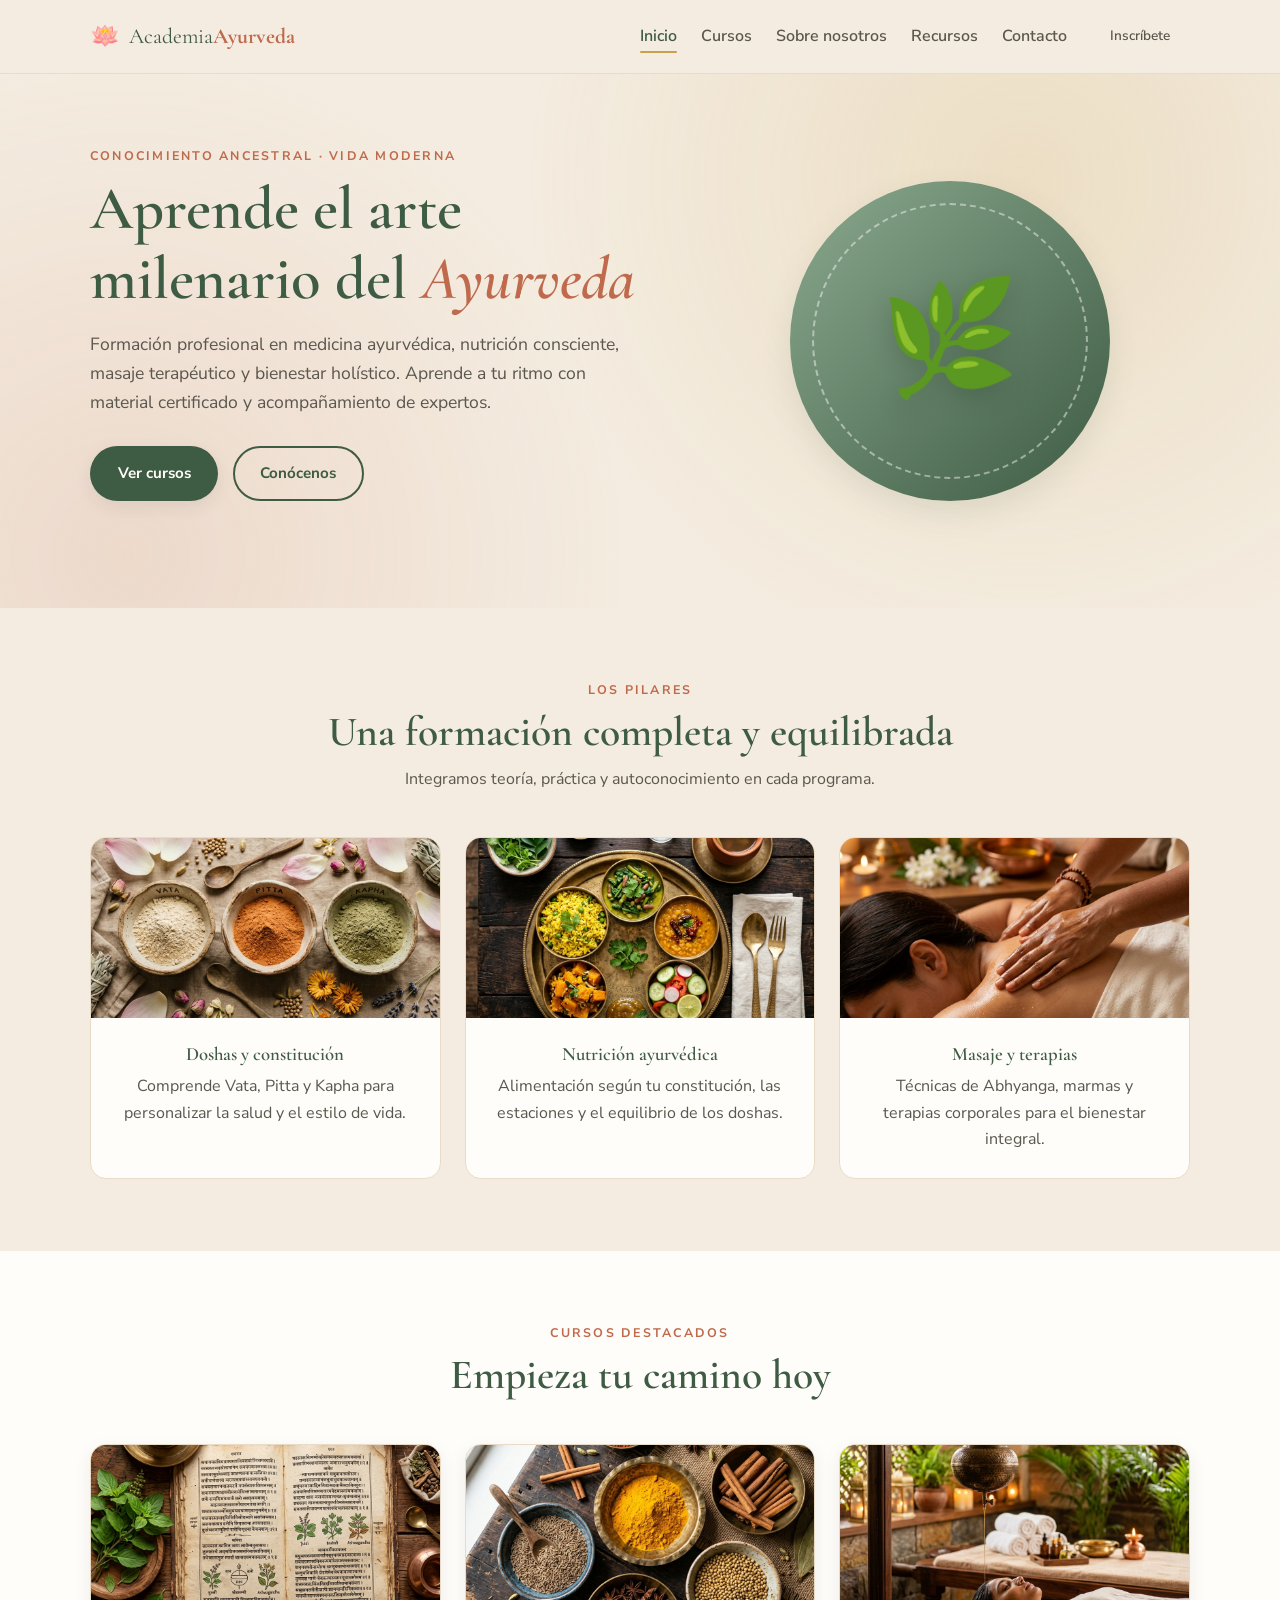
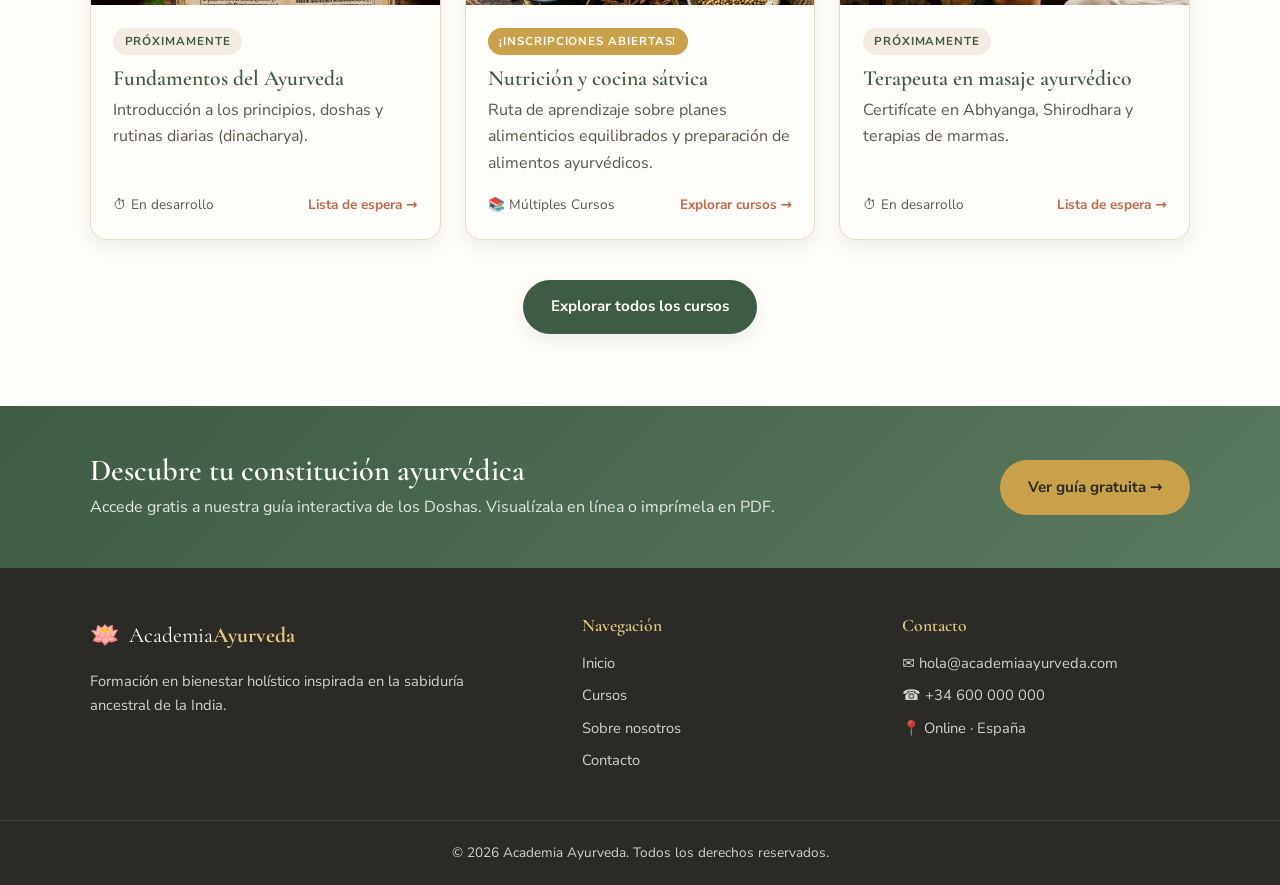
==== index.html @ 7e61fe35 "Guia de Doshas interactiva en HTML reemplaza CTA de PDF" ====
<!DOCTYPE html>
<html lang="es">
<head>
  <meta charset="UTF-8" />
  <meta name="viewport" content="width=device-width, initial-scale=1.0" />
  <meta name="description" content="Academia Ayurveda — Formación profesional en medicina ayurvédica, nutrición, masaje y bienestar holístico. Cursos online y presenciales." />
  <meta name="theme-color" content="#3e5b43" />
  <meta property="og:title" content="Academia Ayurveda" />
  <meta property="og:description" content="Aprende Ayurveda con formación profesional, práctica y certificada." />
  <meta property="og:type" content="website" />
  <title>Academia Ayurveda · Formación en bienestar holístico</title>
  <link rel="preconnect" href="https://fonts.googleapis.com" />
  <link rel="preconnect" href="https://fonts.gstatic.com" crossorigin />
  <link href="https://fonts.googleapis.com/css2?family=Cormorant+Garamond:wght@500;600;700&family=Nunito+Sans:wght@300;400;600;700&display=swap" rel="stylesheet" />
  <link rel="stylesheet" href="css/styles.css" />
  <link rel="icon" href="images/favicon.svg" type="image/svg+xml" />
</head>
<body>
  <!-- ===== Header / Navegación ===== -->
  <header class="site-header" id="top">
    <nav class="nav container" aria-label="Navegación principal">
      <a href="index.html" class="brand" aria-label="Inicio Academia Ayurveda">
        <span class="brand__mark" aria-hidden="true">🪷</span>
        <span class="brand__text">Academia<strong>Ayurveda</strong></span>
      </a>

      <button class="nav__toggle" id="navToggle" aria-expanded="false" aria-controls="navMenu" aria-label="Abrir menú">
        <span></span><span></span><span></span>
      </button>

      <ul class="nav__menu" id="navMenu">
        <li><a href="index.html" class="is-active">Inicio</a></li>
        <li><a href="pages/cursos.html">Cursos</a></li>
        <li><a href="pages/sobre.html">Sobre nosotros</a></li>
        <li><a href="pages/recursos.html">Recursos</a></li>
        <li><a href="pages/contacto.html">Contacto</a></li>
        <li><a href="pages/cursos.html" class="btn btn--small">Inscríbete</a></li>
      </ul>
    </nav>
  </header>

  <main>
    <!-- ===== Hero ===== -->
    <section class="hero">
      <div class="container hero__inner">
        <div class="hero__content">
          <p class="eyebrow">Conocimiento ancestral · Vida moderna</p>
          <h1>Aprende el arte milenario del <span>Ayurveda</span></h1>
          <p class="hero__lead">
            Formación profesional en medicina ayurvédica, nutrición consciente, masaje terapéutico
            y bienestar holístico. Aprende a tu ritmo con material certificado y acompañamiento de expertos.
          </p>
          <div class="hero__actions">
            <a href="pages/cursos.html" class="btn btn--primary">Ver cursos</a>
            <a href="pages/sobre.html" class="btn btn--ghost">Conócenos</a>
          </div>
        </div>
        <div class="hero__art" aria-hidden="true">
          <div class="hero__circle"></div>
          <div class="hero__leaf">🌿</div>
        </div>
      </div>
    </section>

    <!-- ===== Pilares ===== -->
    <section class="section" id="pilares">
      <div class="container">
        <header class="section__head">
          <p class="eyebrow">Los pilares</p>
          <h2>Una formación completa y equilibrada</h2>
          <p class="section__sub">Integramos teoría, práctica y autoconocimiento en cada programa.</p>
        </header>

        <div class="grid grid--3">
          <article class="card" style="padding: 0; overflow: hidden;">
            <div style="height: 180px; overflow: hidden;">
              <img src="images/pilar-doshas.png" alt="Doshas y constitución" style="width: 100%; height: 100%; object-fit: cover; transition: transform 0.4s ease;" onmouseover="this.style.transform='scale(1.05)'" onmouseout="this.style.transform='scale(1)'" />
            </div>
            <div style="padding: 1.6rem; text-align: center;">
              <h3>Doshas y constitución</h3>
              <p>Comprende Vata, Pitta y Kapha para personalizar la salud y el estilo de vida.</p>
            </div>
          </article>
          <article class="card" style="padding: 0; overflow: hidden;">
            <div style="height: 180px; overflow: hidden;">
              <img src="images/pilar-nutricion.png" alt="Nutrición ayurvédica" style="width: 100%; height: 100%; object-fit: cover; transition: transform 0.4s ease;" onmouseover="this.style.transform='scale(1.05)'" onmouseout="this.style.transform='scale(1)'" />
            </div>
            <div style="padding: 1.6rem; text-align: center;">
              <h3>Nutrición ayurvédica</h3>
              <p>Alimentación según tu constitución, las estaciones y el equilibrio de los doshas.</p>
            </div>
          </article>
          <article class="card" style="padding: 0; overflow: hidden;">
            <div style="height: 180px; overflow: hidden;">
              <img src="images/pilar-masaje.png" alt="Masaje y terapias" style="width: 100%; height: 100%; object-fit: cover; transition: transform 0.4s ease;" onmouseover="this.style.transform='scale(1.05)'" onmouseout="this.style.transform='scale(1)'" />
            </div>
            <div style="padding: 1.6rem; text-align: center;">
              <h3>Masaje y terapias</h3>
              <p>Técnicas de Abhyanga, marmas y terapias corporales para el bienestar integral.</p>
            </div>
          </article>
        </div>
      </div>
    </section>

    <!-- ===== Cursos destacados ===== -->
    <section class="section section--alt" id="destacados">
      <div class="container">
        <header class="section__head">
          <p class="eyebrow">Cursos destacados</p>
          <h2>Empieza tu camino hoy</h2>
        </header>

        <div class="grid grid--3">
          <article class="course">
            <div class="course__media course__media--fundamentos"></div>
            <div class="course__body">
              <span class="tag">Próximamente</span>
              <h3>Fundamentos del Ayurveda</h3>
              <p>Introducción a los principios, doshas y rutinas diarias (dinacharya).</p>
              <div class="course__meta">
                <span>⏱ En desarrollo</span>
                <a href="pages/contacto.html" class="link">Lista de espera →</a>
              </div>
            </div>
          </article>

          <article class="course">
            <div class="course__media course__media--masalas"></div>
            <div class="course__body">
              <span class="tag" style="background-color: var(--gold); color: #fff;">¡Inscripciones Abiertas!</span>
              <h3>Nutrición y cocina sátvica</h3>
              <p>Ruta de aprendizaje sobre planes alimenticios equilibrados y preparación de alimentos ayurvédicos.</p>
              <div class="course__meta">
                <span>📚 Múltiples Cursos</span>
                <a href="pages/nutricion.html" class="link">Explorar cursos →</a>
              </div>
            </div>
          </article>

          <article class="course">
            <div class="course__media course__media--masaje"></div>
            <div class="course__body">
              <span class="tag">Próximamente</span>
              <h3>Terapeuta en masaje ayurvédico</h3>
              <p>Certifícate en Abhyanga, Shirodhara y terapias de marmas.</p>
              <div class="course__meta">
                <span>⏱ En desarrollo</span>
                <a href="pages/contacto.html" class="link">Lista de espera →</a>
              </div>
            </div>
          </article>
        </div>

        <div class="center">
          <a href="pages/cursos.html" class="btn btn--primary">Explorar todos los cursos</a>
        </div>
      </div>
    </section>

    <!-- ===== CTA ===== -->
    <section class="cta">
      <div class="container cta__inner">
        <div>
          <h2>Descubre tu constitución ayurvédica</h2>
          <p>Accede gratis a nuestra guía interactiva de los Doshas. Visualízala en línea o imprímela en PDF.</p>
        </div>
        <a href="pages/guia-doshas.html" class="btn btn--gold" target="_blank">Ver guía gratuita →</a>
      </div>
    </section>
  </main>

  <!-- ===== Footer ===== -->
  <footer class="site-footer">
    <div class="container footer__grid">
      <div>
        <a href="index.html" class="brand brand--light">
          <span class="brand__mark" aria-hidden="true">🪷</span>
          <span class="brand__text">Academia<strong>Ayurveda</strong></span>
        </a>
        <p class="footer__about">Formación en bienestar holístico inspirada en la sabiduría ancestral de la India.</p>
      </div>
      <nav aria-label="Enlaces del pie">
        <h4>Navegación</h4>
        <ul>
          <li><a href="index.html">Inicio</a></li>
          <li><a href="pages/cursos.html">Cursos</a></li>
          <li><a href="pages/sobre.html">Sobre nosotros</a></li>
          <li><a href="pages/contacto.html">Contacto</a></li>
        </ul>
      </nav>
      <div>
        <h4>Contacto</h4>
        <ul class="footer__contact">
          <li>✉ hola@academiaayurveda.com</li>
          <li>☎ +34 600 000 000</li>
          <li>📍 Online · España</li>
        </ul>
      </div>
    </div>
    <div class="footer__bottom">
      <p>© <span id="year"></span> Academia Ayurveda. Todos los derechos reservados.</p>
    </div>
  </footer>

  <script src="js/main.js"></script>
</body>
</html>
---- css/styles.css ----
/* ============================================================
   Academia Ayurveda — Hoja de estilos principal
   Paleta natural: verde · dorado · beige · terracota
   ============================================================ */

/* ---------- Variables de diseño ---------- */
:root {
  /* Paleta */
  --green-deep: #3e5b43;
  --green: #5a7a5f;
  --green-soft: #8aa98e;
  --gold: #c9a14a;
  --gold-soft: #e3c97f;
  --beige: #f4ece0;
  --beige-deep: #e8dcc8;
  --terracotta: #c06a4d;
  --terracotta-soft: #d88f73;
  --ink: #2c2a26;
  --ink-soft: #5b574e;
  --white: #fffdf9;

  /* Tipografía */
  --font-serif: "Cormorant Garamond", Georgia, serif;
  --font-sans: "Nunito Sans", system-ui, -apple-system, sans-serif;

  /* Medidas */
  --maxw: 1140px;
  --radius: 16px;
  --radius-sm: 10px;
  --shadow: 0 12px 30px rgba(62, 91, 67, 0.12);
  --shadow-soft: 0 6px 18px rgba(44, 42, 38, 0.08);
  --transition: 0.25s ease;
}

/* ---------- Reset básico ---------- */
*,
*::before,
*::after { box-sizing: border-box; }

* { margin: 0; }

html { scroll-behavior: smooth; }

body {
  font-family: var(--font-sans);
  color: var(--ink);
  background: var(--beige);
  line-height: 1.65;
  -webkit-font-smoothing: antialiased;
}

img { max-width: 100%; display: block; }

a { color: inherit; text-decoration: none; }

ul { list-style: none; padding: 0; }

h1, h2, h3, h4 {
  font-family: var(--font-serif);
  line-height: 1.15;
  color: var(--green-deep);
  font-weight: 600;
}

/* ---------- Utilidades ---------- */
.container {
  width: 100%;
  max-width: var(--maxw);
  margin-inline: auto;
  padding-inline: 1.25rem;
}

.center { text-align: center; }

.eyebrow {
  text-transform: uppercase;
  letter-spacing: 0.18em;
  font-size: 0.78rem;
  font-weight: 700;
  color: var(--terracotta);
  margin-bottom: 0.5rem;
}

/* ---------- Botones ---------- */
.btn {
  display: inline-flex;
  align-items: center;
  justify-content: center;
  gap: 0.5rem;
  font-family: var(--font-sans);
  font-weight: 700;
  font-size: 0.95rem;
  padding: 0.8rem 1.6rem;
  border-radius: 999px;
  border: 2px solid transparent;
  cursor: pointer;
  transition: transform var(--transition), box-shadow var(--transition), background var(--transition), color var(--transition);
}

.btn:hover { transform: translateY(-2px); }

.btn--primary {
  background: var(--green-deep);
  color: var(--white);
  box-shadow: var(--shadow-soft);
}
.btn--primary:hover { background: var(--green); }

.btn--ghost {
  background: transparent;
  color: var(--green-deep);
  border-color: var(--green-deep);
}
.btn--ghost:hover { background: var(--green-deep); color: var(--white); }

.btn--gold {
  background: var(--gold);
  color: var(--ink);
}
.btn--gold:hover { background: var(--gold-soft); }

.btn--small { padding: 0.55rem 1.1rem; font-size: 0.85rem; }

.link {
  color: var(--terracotta);
  font-weight: 700;
  transition: color var(--transition);
}
.link:hover { color: var(--green-deep); }

/* ---------- Header / Navegación ---------- */
.site-header {
  position: sticky;
  top: 0;
  z-index: 50;
  background: rgba(244, 236, 224, 0.92);
  backdrop-filter: blur(10px);
  border-bottom: 1px solid var(--beige-deep);
}

.nav {
  display: flex;
  align-items: center;
  justify-content: space-between;
  padding-block: 0.9rem;
}

.brand {
  display: inline-flex;
  align-items: center;
  gap: 0.55rem;
  font-family: var(--font-serif);
  font-size: 1.35rem;
  color: var(--green-deep);
}
.brand__mark { font-size: 1.5rem; }
.brand__text strong { color: var(--terracotta); font-weight: 700; }
.brand--light, .brand--light .brand__text strong { color: var(--white); }
.brand--light .brand__text strong { color: var(--gold-soft); }

.nav__menu {
  display: flex;
  align-items: center;
  gap: 1.5rem;
}
.nav__menu a {
  font-weight: 600;
  color: var(--ink-soft);
  position: relative;
  transition: color var(--transition);
}
.nav__menu a:hover,
.nav__menu a.is-active { color: var(--green-deep); }
.nav__menu a:not(.btn).is-active::after,
.nav__menu a:not(.btn):hover::after {
  content: "";
  position: absolute;
  left: 0; bottom: -6px;
  width: 100%; height: 2px;
  background: var(--gold);
  border-radius: 2px;
}

.nav__toggle {
  display: none;
  flex-direction: column;
  gap: 5px;
  background: none;
  border: 0;
  cursor: pointer;
  padding: 6px;
}
.nav__toggle span {
  width: 26px; height: 3px;
  background: var(--green-deep);
  border-radius: 3px;
  transition: transform var(--transition), opacity var(--transition);
}
.nav__toggle[aria-expanded="true"] span:nth-child(1) { transform: translateY(8px) rotate(45deg); }
.nav__toggle[aria-expanded="true"] span:nth-child(2) { opacity: 0; }
.nav__toggle[aria-expanded="true"] span:nth-child(3) { transform: translateY(-8px) rotate(-45deg); }

/* ---------- Hero ---------- */
.hero {
  background:
    radial-gradient(circle at 80% 20%, rgba(201, 161, 74, 0.18), transparent 45%),
    radial-gradient(circle at 10% 90%, rgba(192, 106, 77, 0.14), transparent 40%),
    var(--beige);
  overflow: hidden;
}
.hero__inner {
  display: grid;
  grid-template-columns: 1.1fr 0.9fr;
  align-items: center;
  gap: 2rem;
  padding-block: 4.5rem;
}
.hero h1 {
  font-size: clamp(2.4rem, 5vw, 3.8rem);
  margin-bottom: 1rem;
}
.hero h1 span { color: var(--terracotta); font-style: italic; }
.hero__lead {
  font-size: 1.1rem;
  color: var(--ink-soft);
  max-width: 34rem;
  margin-bottom: 1.8rem;
}
.hero__actions {
  display: flex;
  flex-wrap: wrap;
  gap: 0.9rem;
  margin-bottom: 2.2rem;
}
.hero__stats {
  display: flex;
  gap: 2rem;
  flex-wrap: wrap;
}
.hero__stats strong {
  display: block;
  font-family: var(--font-serif);
  font-size: 1.8rem;
  color: var(--green-deep);
}
.hero__stats span { font-size: 0.85rem; color: var(--ink-soft); }

.hero__art {
  position: relative;
  display: grid;
  place-items: center;
  min-height: 340px;
}
.hero__circle {
  width: 320px;
  height: 320px;
  border-radius: 50%;
  background: linear-gradient(135deg, var(--green-soft), var(--green-deep));
  box-shadow: var(--shadow);
  position: relative;
}
.hero__circle::after {
  content: "";
  position: absolute;
  inset: 22px;
  border: 2px dashed rgba(255, 255, 255, 0.45);
  border-radius: 50%;
}
.hero__leaf {
  position: absolute;
  font-size: 7rem;
  filter: drop-shadow(0 8px 12px rgba(0,0,0,0.15));
  animation: float 6s ease-in-out infinite;
}
@keyframes float {
  0%, 100% { transform: translateY(0); }
  50% { transform: translateY(-14px); }
}

/* ---------- Secciones ---------- */
.section { padding-block: 4.5rem; }
.section--alt { background: var(--white); }
.section__head {
  text-align: center;
  max-width: 40rem;
  margin: 0 auto 2.8rem;
}
.section__head h2 { font-size: clamp(1.8rem, 3.5vw, 2.6rem); }
.section__sub { color: var(--ink-soft); margin-top: 0.6rem; }

/* ---------- Grids ---------- */
.grid { display: grid; gap: 1.5rem; }
.grid--3 { grid-template-columns: repeat(3, 1fr); }
.grid--2 { grid-template-columns: repeat(2, 1fr); }

/* ---------- Cards ---------- */
.card {
  background: var(--white);
  border: 1px solid var(--beige-deep);
  border-radius: var(--radius);
  padding: 2rem 1.6rem;
  text-align: center;
  transition: transform var(--transition), box-shadow var(--transition);
}
.card:hover { transform: translateY(-6px); box-shadow: var(--shadow); }
.card__icon {
  font-size: 2.4rem;
  width: 70px; height: 70px;
  margin: 0 auto 1rem;
  display: grid;
  place-items: center;
  background: var(--beige);
  border-radius: 50%;
}
.card h3 { margin-bottom: 0.5rem; }
.card p { color: var(--ink-soft); }

/* ---------- Cursos ---------- */
.course {
  background: var(--white);
  border-radius: var(--radius);
  overflow: hidden;
  box-shadow: var(--shadow-soft);
  border: 1px solid var(--beige-deep);
  transition: transform var(--transition), box-shadow var(--transition);
  display: flex;
  flex-direction: column;
}
.course:hover { transform: translateY(-6px); box-shadow: var(--shadow); }
.course__media { height: 160px; }
.course__media--1 { background: linear-gradient(135deg, var(--green-soft), var(--green-deep)); }
.course__media--2 { background: linear-gradient(135deg, var(--gold-soft), var(--gold)); }
.course__media--masalas {
  background-image: url('../images/masalas.png');
  background-size: cover;
  background-position: center;
  background-repeat: no-repeat;
}
.course__media--3 { background: linear-gradient(135deg, var(--terracotta-soft), var(--terracotta)); }
.course__media--fundamentos {
  background-image: url('../images/fundamentos.png');
  background-size: cover;
  background-position: center;
  background-repeat: no-repeat;
}
.course__media--masaje {
  background-image: url('../images/masaje.png');
  background-size: cover;
  background-position: center;
  background-repeat: no-repeat;
}
.course__media--plantas {
  background-image: url('../images/plantas.png');
  background-size: cover;
  background-position: center;
  background-repeat: no-repeat;
}
.course__media--yoga {
  background-image: url('../images/yoga.png');
  background-size: cover;
  background-position: center;
  background-repeat: no-repeat;
}
.course__media--consultor {
  background-image: url('../images/consultor.png');
  background-size: cover;
  background-position: center;
  background-repeat: no-repeat;
}
.course__body { padding: 1.4rem; display: flex; flex-direction: column; flex: 1; }
.tag {
  align-self: flex-start;
  background: var(--beige);
  color: var(--green-deep);
  font-size: 0.72rem;
  font-weight: 700;
  text-transform: uppercase;
  letter-spacing: 0.08em;
  padding: 0.25rem 0.7rem;
  border-radius: 999px;
  margin-bottom: 0.7rem;
}
.course__body h3 { margin-bottom: 0.4rem; font-size: 1.35rem; }
.course__body p { color: var(--ink-soft); flex: 1; }
.course__meta {
  display: flex;
  align-items: center;
  justify-content: space-between;
  margin-top: 1.1rem;
  font-size: 0.85rem;
  color: var(--ink-soft);
}
.center { margin-top: 2.5rem; }

/* ---------- CTA ---------- */
.cta {
  background: linear-gradient(135deg, var(--green-deep), var(--green));
  color: var(--white);
}
.cta__inner {
  display: flex;
  align-items: center;
  justify-content: space-between;
  gap: 1.5rem;
  flex-wrap: wrap;
  padding-block: 3rem;
}
.cta h2 { color: var(--white); font-size: 1.9rem; }
.cta p { color: rgba(255,255,255,0.85); margin-top: 0.3rem; }

/* ---------- Footer ---------- */
.site-footer {
  background: var(--ink);
  color: rgba(255,255,255,0.78);
  padding-top: 3rem;
}
.footer__grid {
  display: grid;
  grid-template-columns: 1.6fr 1fr 1fr;
  gap: 2rem;
  padding-bottom: 2.5rem;
}
.footer__about { margin-top: 0.8rem; font-size: 0.92rem; max-width: 24rem; }
.site-footer h4 { color: var(--gold-soft); margin-bottom: 0.9rem; font-size: 1.1rem; }
.site-footer a { transition: color var(--transition); }
.site-footer a:hover { color: var(--gold-soft); }
.site-footer li { margin-bottom: 0.5rem; font-size: 0.92rem; }
.footer__bottom {
  border-top: 1px solid rgba(255,255,255,0.12);
  padding-block: 1.3rem;
  text-align: center;
  font-size: 0.85rem;
}

/* ---------- Páginas internas ---------- */
.page-hero {
  background:
    radial-gradient(circle at 85% 15%, rgba(201, 161, 74, 0.16), transparent 45%),
    var(--beige);
  padding-block: 3.5rem;
  text-align: center;
}
.page-hero h1 { font-size: clamp(2rem, 4vw, 3rem); }
.page-hero p { color: var(--ink-soft); max-width: 40rem; margin: 0.8rem auto 0; }

.breadcrumb {
  font-size: 0.85rem;
  color: var(--ink-soft);
  margin-bottom: 0.8rem;
}
.breadcrumb a { color: var(--terracotta); }

.prose { max-width: 48rem; margin-inline: auto; }
.prose p { margin-bottom: 1.1rem; color: var(--ink-soft); }
.prose h2 { margin: 2rem 0 0.8rem; }
.prose ul.bullets { list-style: disc; padding-left: 1.4rem; }
.prose ul.bullets li { margin-bottom: 0.5rem; color: var(--ink-soft); }

/* Formulario */
.form {
  max-width: 38rem;
  margin-inline: auto;
  background: var(--white);
  padding: 2rem;
  border-radius: var(--radius);
  border: 1px solid var(--beige-deep);
  box-shadow: var(--shadow-soft);
}
.form__row { margin-bottom: 1.2rem; }
.form label { display: block; font-weight: 600; margin-bottom: 0.4rem; color: var(--green-deep); }
.form input,
.form textarea {
  width: 100%;
  padding: 0.75rem 0.9rem;
  border: 1px solid var(--beige-deep);
  border-radius: var(--radius-sm);
  font-family: inherit;
  font-size: 0.95rem;
  background: var(--beige);
  transition: border var(--transition), box-shadow var(--transition);
}
.form input:focus,
.form textarea:focus {
  outline: none;
  border-color: var(--green);
  box-shadow: 0 0 0 3px rgba(90, 122, 95, 0.18);
}
.form__note { font-size: 0.85rem; color: var(--green-deep); margin-top: 1rem; display: none; }
.form__note.is-visible { display: block; }

/* Lista de recursos */
.resource {
  display: flex;
  align-items: center;
  justify-content: space-between;
  gap: 1rem;
  background: var(--white);
  border: 1px solid var(--beige-deep);
  border-radius: var(--radius-sm);
  padding: 1.1rem 1.4rem;
  margin-bottom: 1rem;
  transition: box-shadow var(--transition);
}
.resource:hover { box-shadow: var(--shadow-soft); }
.resource__info { display: flex; align-items: center; gap: 0.9rem; }
.resource__icon { font-size: 1.6rem; }
.resource h3 { font-size: 1.15rem; }
.resource small { color: var(--ink-soft); }

/* ---------- Responsive ---------- */
@media (max-width: 900px) {
  .grid--3 { grid-template-columns: repeat(2, 1fr); }
  .hero__inner { grid-template-columns: 1fr; text-align: center; }
  .hero__content { order: 2; }
  .hero__art { order: 1; min-height: 260px; }
  .hero__lead { margin-inline: auto; }
  .hero__actions, .hero__stats { justify-content: center; }
  .footer__grid { grid-template-columns: 1fr 1fr; }
}

@media (max-width: 680px) {
  .nav__toggle { display: flex; }
  .nav__menu {
    position: fixed;
    inset: 0 0 0 auto;
    width: min(78%, 320px);
    flex-direction: column;
    align-items: flex-start;
    gap: 1.2rem;
    background: var(--beige);
    padding: 5rem 1.8rem 2rem;
    box-shadow: -10px 0 30px rgba(0,0,0,0.12);
    transform: translateX(100%);
    transition: transform 0.3s ease;
  }
  .nav__menu.is-open { transform: translateX(0); }
  .nav__menu a { font-size: 1.1rem; }
  .grid--3, .grid--2 { grid-template-columns: 1fr; }
  .footer__grid { grid-template-columns: 1fr; }
  .cta__inner { flex-direction: column; text-align: center; }
  .section { padding-block: 3rem; }
}

/* Accesibilidad: reduce motion */
@media (prefers-reduced-motion: reduce) {
  * { animation: none !important; transition: none !important; scroll-behavior: auto; }
}

/* Bloqueo de scroll al abrir menú móvil */
body.no-scroll { overflow: hidden; }
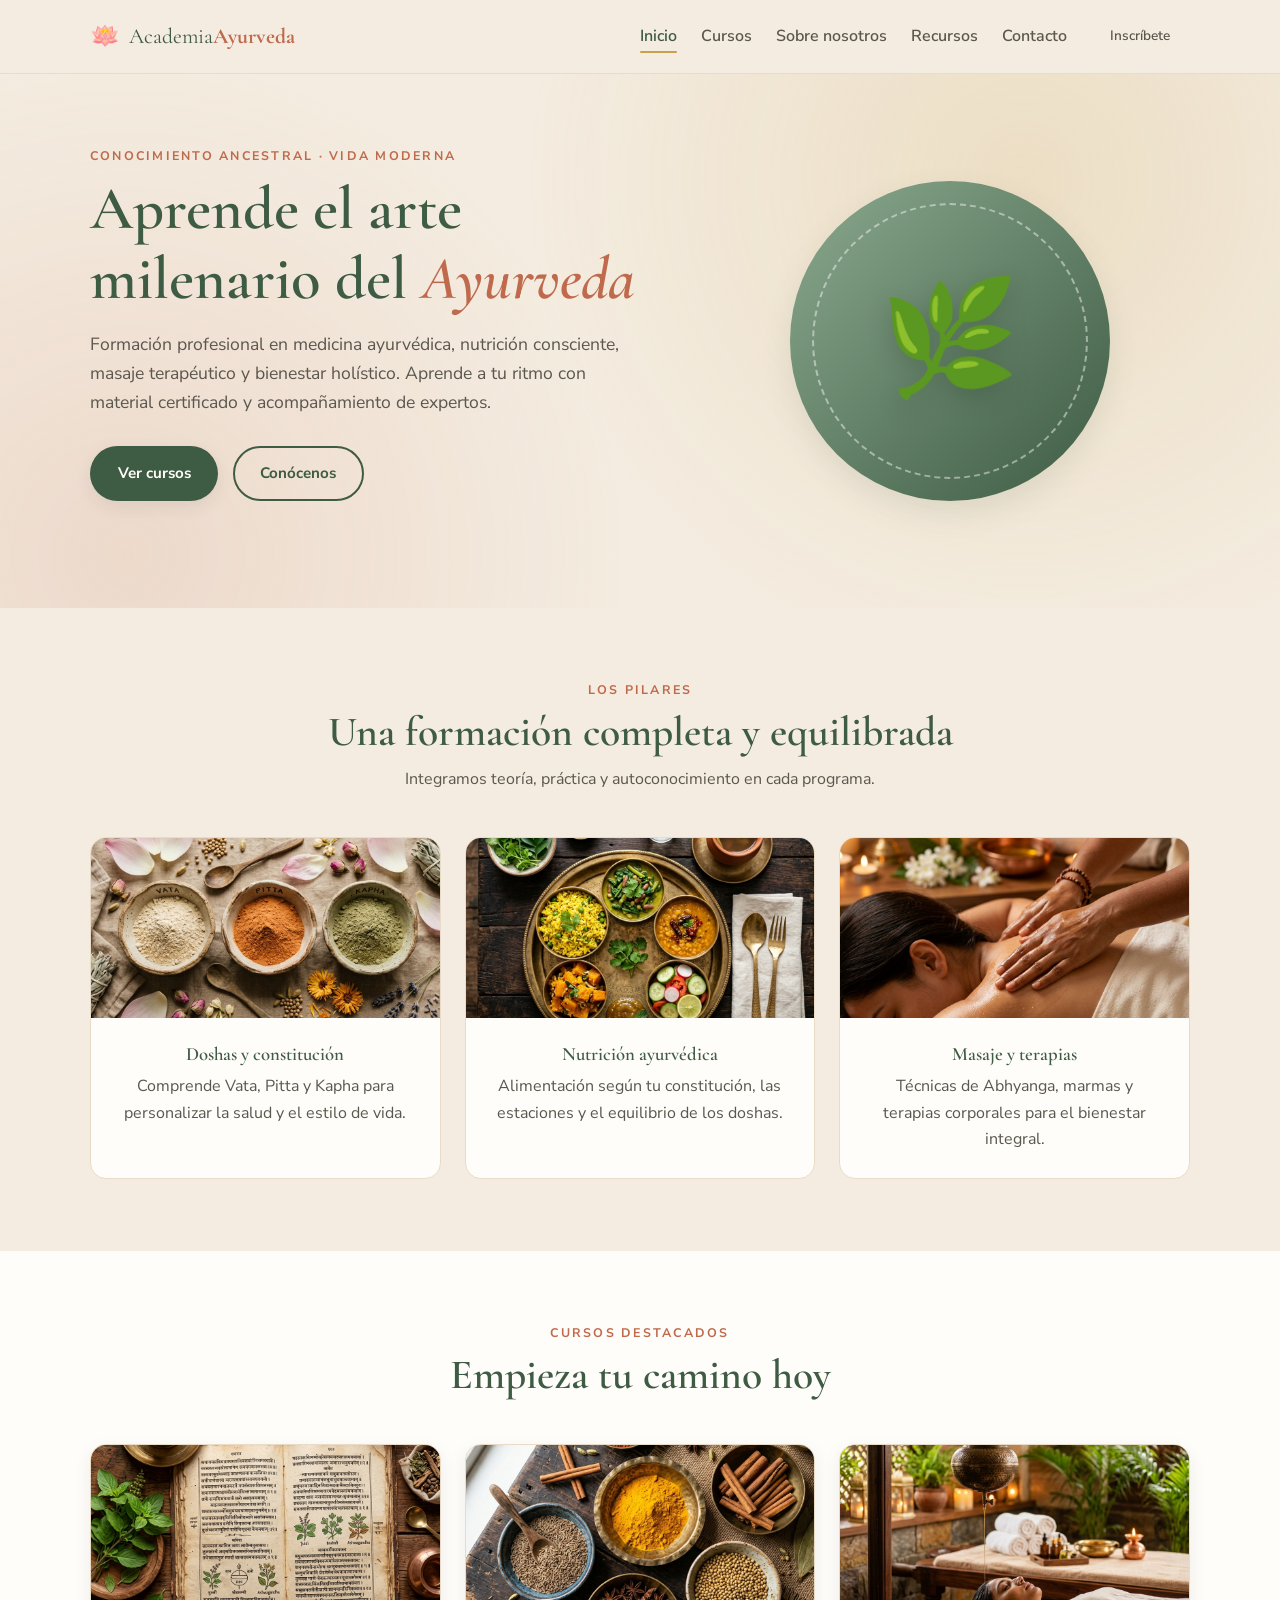
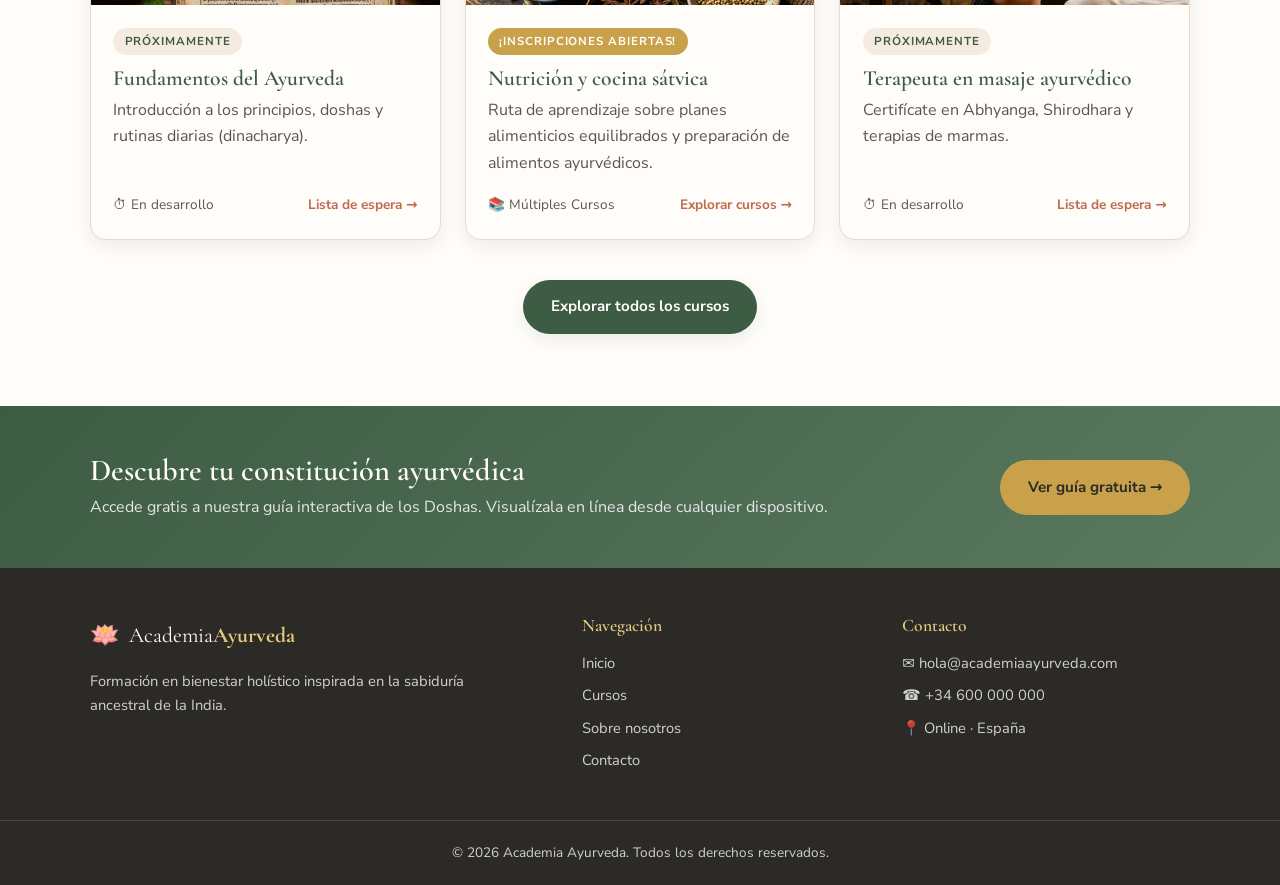
==== commit b8839052: "Actualizar Recursos: guia Doshas interactiva y recursos en proximamente" ====
--- a/index.html
+++ b/index.html
@@ -163,7 +163,7 @@
       <div class="container cta__inner">
         <div>
           <h2>Descubre tu constitución ayurvédica</h2>
-          <p>Accede gratis a nuestra guía interactiva de los Doshas. Visualízala en línea o imprímela en PDF.</p>
+          <p>Accede gratis a nuestra guía interactiva de los Doshas. Visualízala en línea desde cualquier dispositivo.</p>
         </div>
         <a href="pages/guia-doshas.html" class="btn btn--gold" target="_blank">Ver guía gratuita →</a>
       </div>
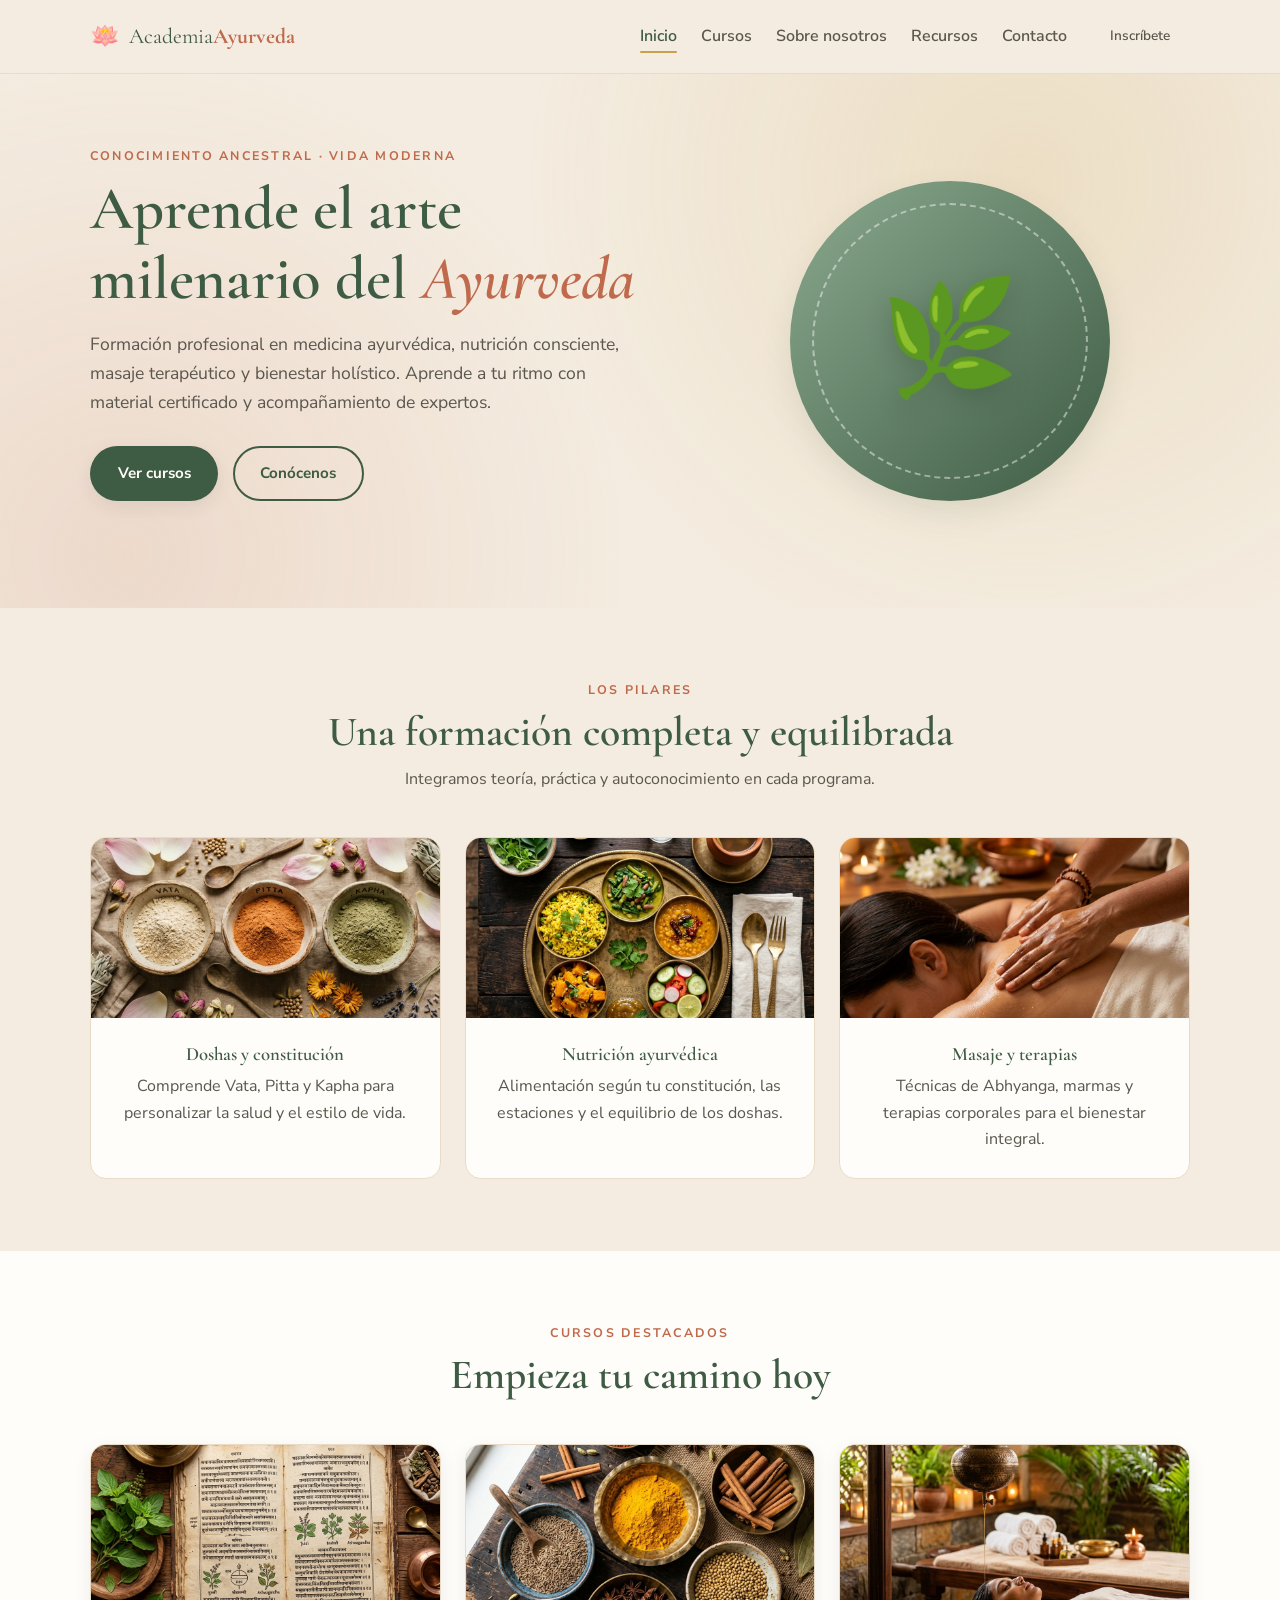
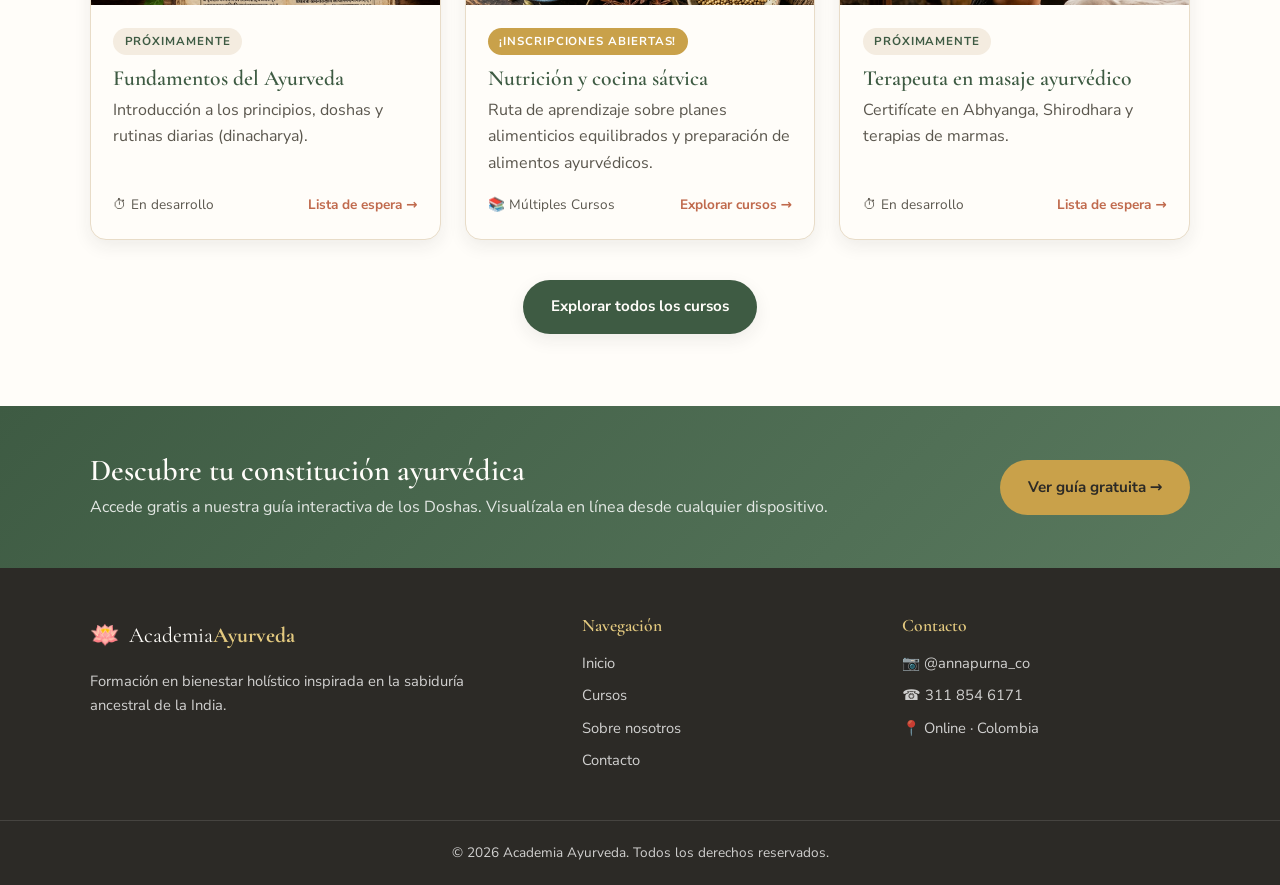
==== commit 8f507405: "Actualizar contacto: Instagram Annapurna, telefono Colombia y ubicacion online" ====
--- a/index.html
+++ b/index.html
@@ -192,9 +192,9 @@
       <div>
         <h4>Contacto</h4>
         <ul class="footer__contact">
-          <li>✉ hola@academiaayurveda.com</li>
-          <li>☎ +34 600 000 000</li>
-          <li>📍 Online · España</li>
+          <li><a href="https://www.instagram.com/annapurna_co?utm_source=ig_web_button_share_sheet&amp;igsh=ZDNlZDc0MzIxNw==" target="_blank" rel="noopener">📷 @annapurna_co</a></li>
+          <li><a href="tel:+573118546171">☎ 311 854 6171</a></li>
+          <li>📍 Online · Colombia</li>
         </ul>
       </div>
     </div>
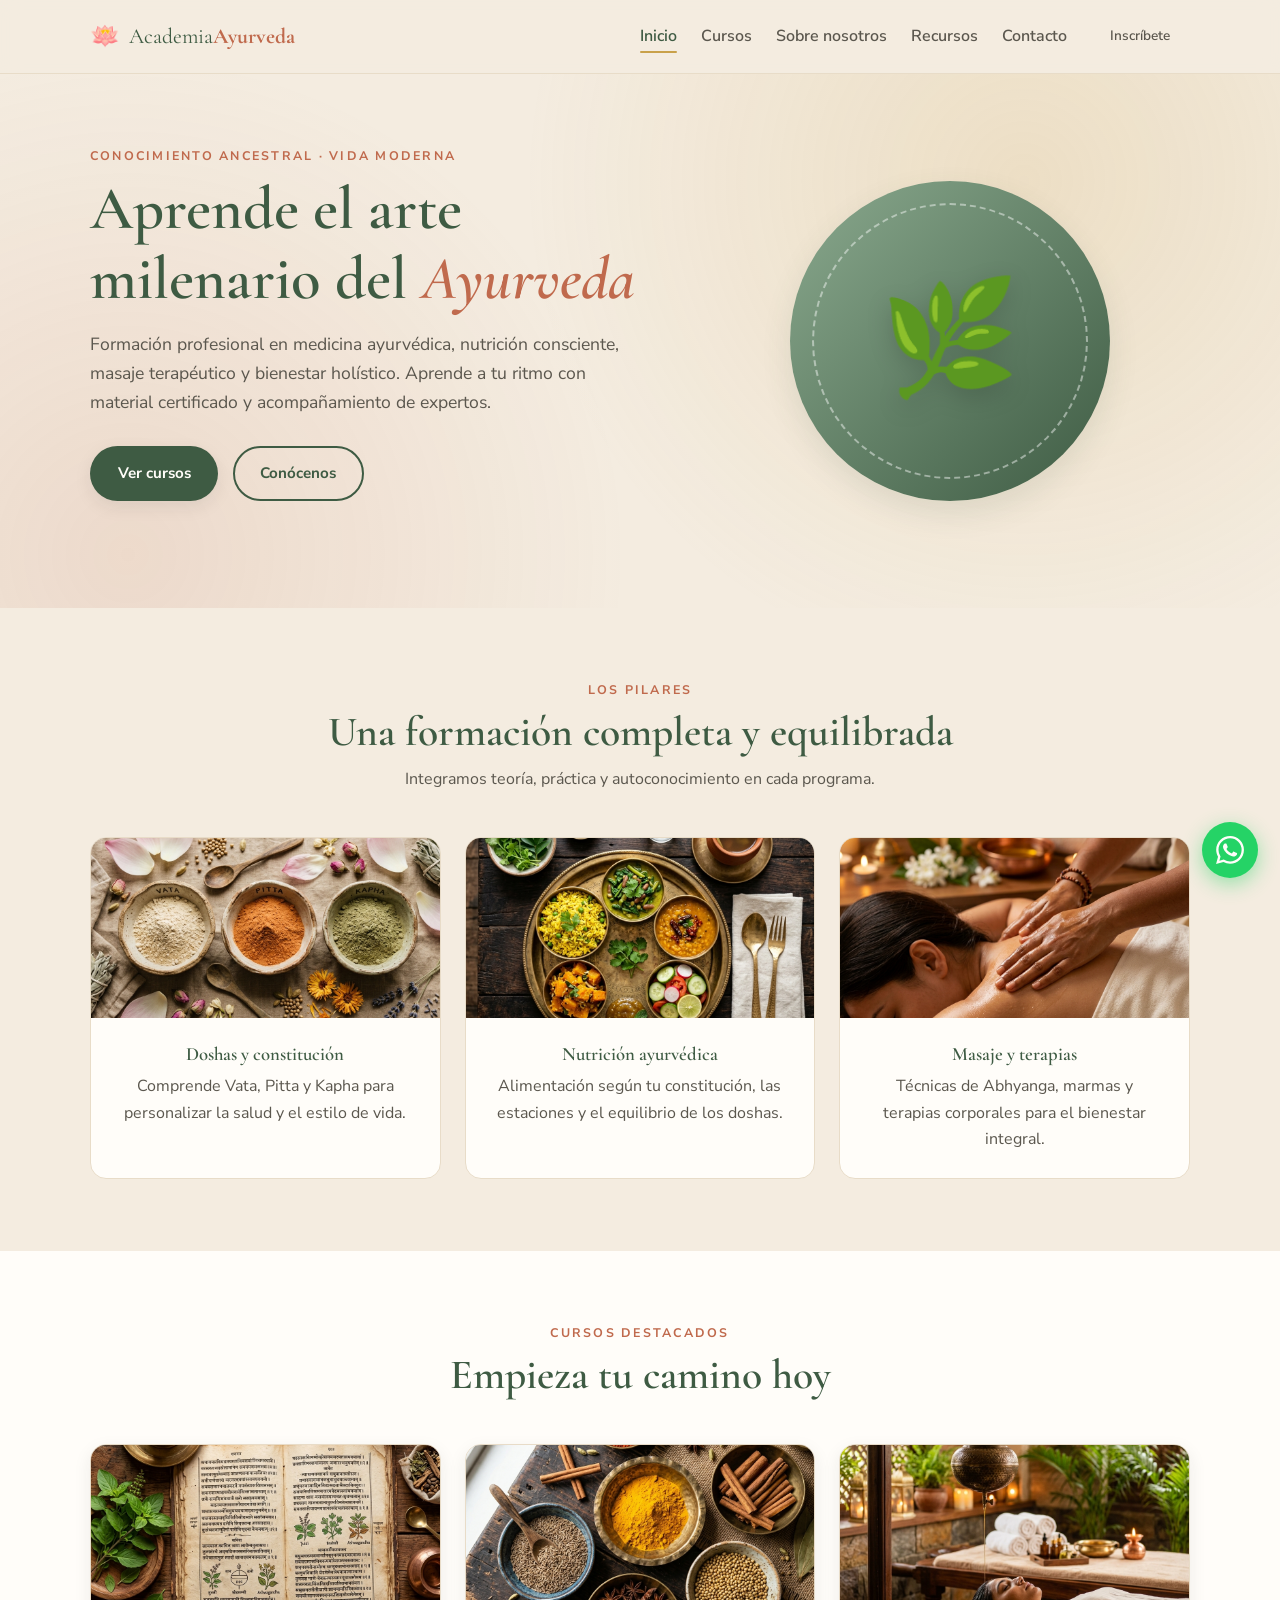
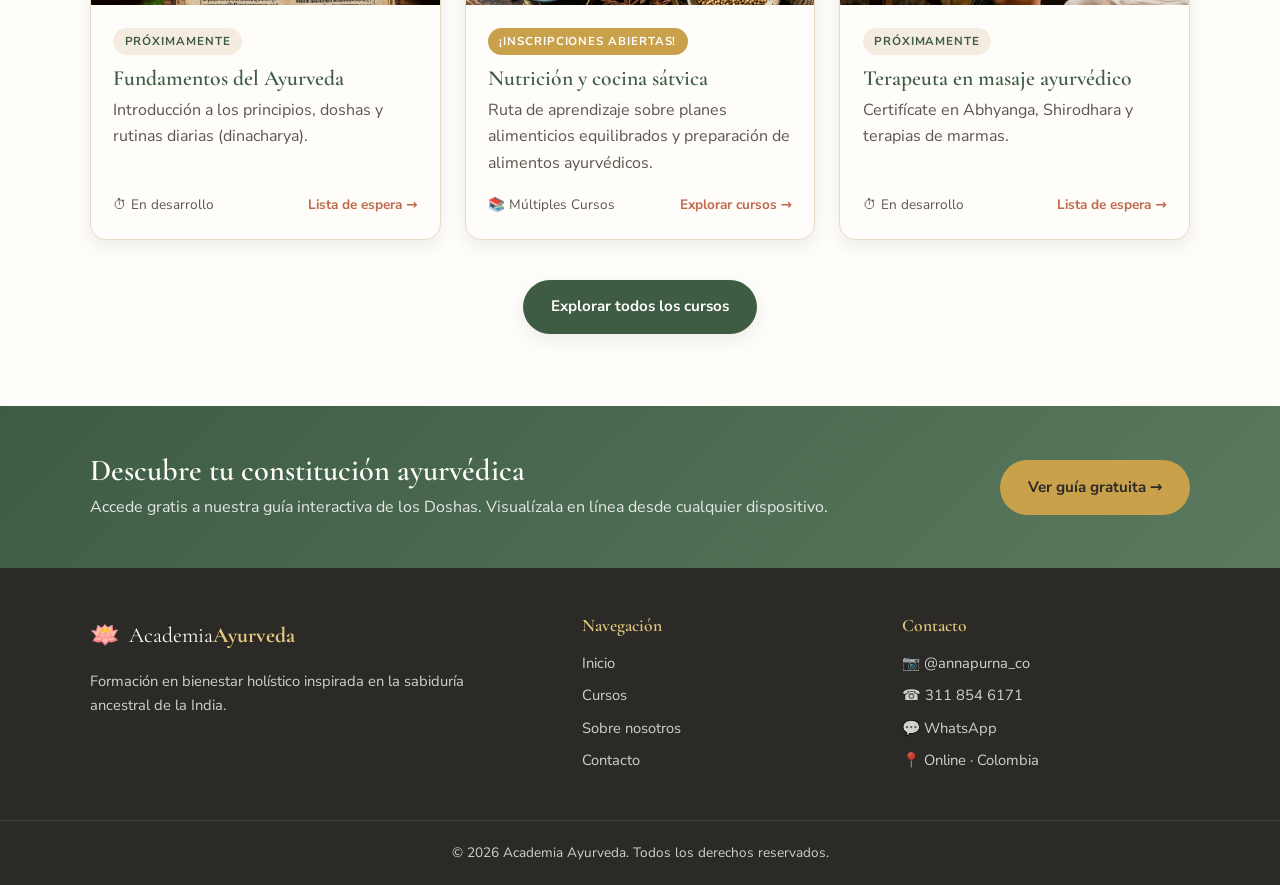
==== commit 14f91b87: "Agregar boton flotante y enlaces de contacto por WhatsApp" ====
--- a/index.html
+++ b/index.html
@@ -194,6 +194,7 @@
         <ul class="footer__contact">
           <li><a href="https://www.instagram.com/annapurna_co?utm_source=ig_web_button_share_sheet&amp;igsh=ZDNlZDc0MzIxNw==" target="_blank" rel="noopener">📷 @annapurna_co</a></li>
           <li><a href="tel:+573118546171">☎ 311 854 6171</a></li>
+          <li><a href="https://wa.me/573118546171?text=Hola%2C%20me%20interesa%20conocer%20m%C3%A1s%20sobre%20Academia%20Ayurveda" target="_blank" rel="noopener">💬 WhatsApp</a></li>
           <li>📍 Online · Colombia</li>
         </ul>
       </div>
--- a/css/styles.css
+++ b/css/styles.css
@@ -118,6 +118,16 @@
   color: var(--ink);
 }
 .btn--gold:hover { background: var(--gold-soft); }
+
+.btn--whatsapp {
+  background: #25D366;
+  color: var(--white);
+  border-color: #25D366;
+}
+.btn--whatsapp:hover {
+  background: #1da851;
+  color: var(--white);
+}
 
 .btn--small { padding: 0.55rem 1.1rem; font-size: 0.85rem; }
 
@@ -548,3 +558,30 @@
 
 /* Bloqueo de scroll al abrir menú móvil */
 body.no-scroll { overflow: hidden; }
+
+/* Botón flotante WhatsApp */
+.whatsapp-float {
+  position: fixed;
+  bottom: 1.4rem;
+  right: 1.4rem;
+  z-index: 60;
+  width: 56px;
+  height: 56px;
+  border-radius: 50%;
+  background: #25D366;
+  color: var(--white);
+  display: grid;
+  place-items: center;
+  box-shadow: 0 6px 20px rgba(37, 211, 102, 0.45);
+  transition: transform var(--transition), box-shadow var(--transition);
+}
+.whatsapp-float:hover {
+  transform: scale(1.06);
+  box-shadow: 0 8px 24px rgba(37, 211, 102, 0.55);
+  color: var(--white);
+}
+.whatsapp-float svg {
+  width: 28px;
+  height: 28px;
+  fill: currentColor;
+}
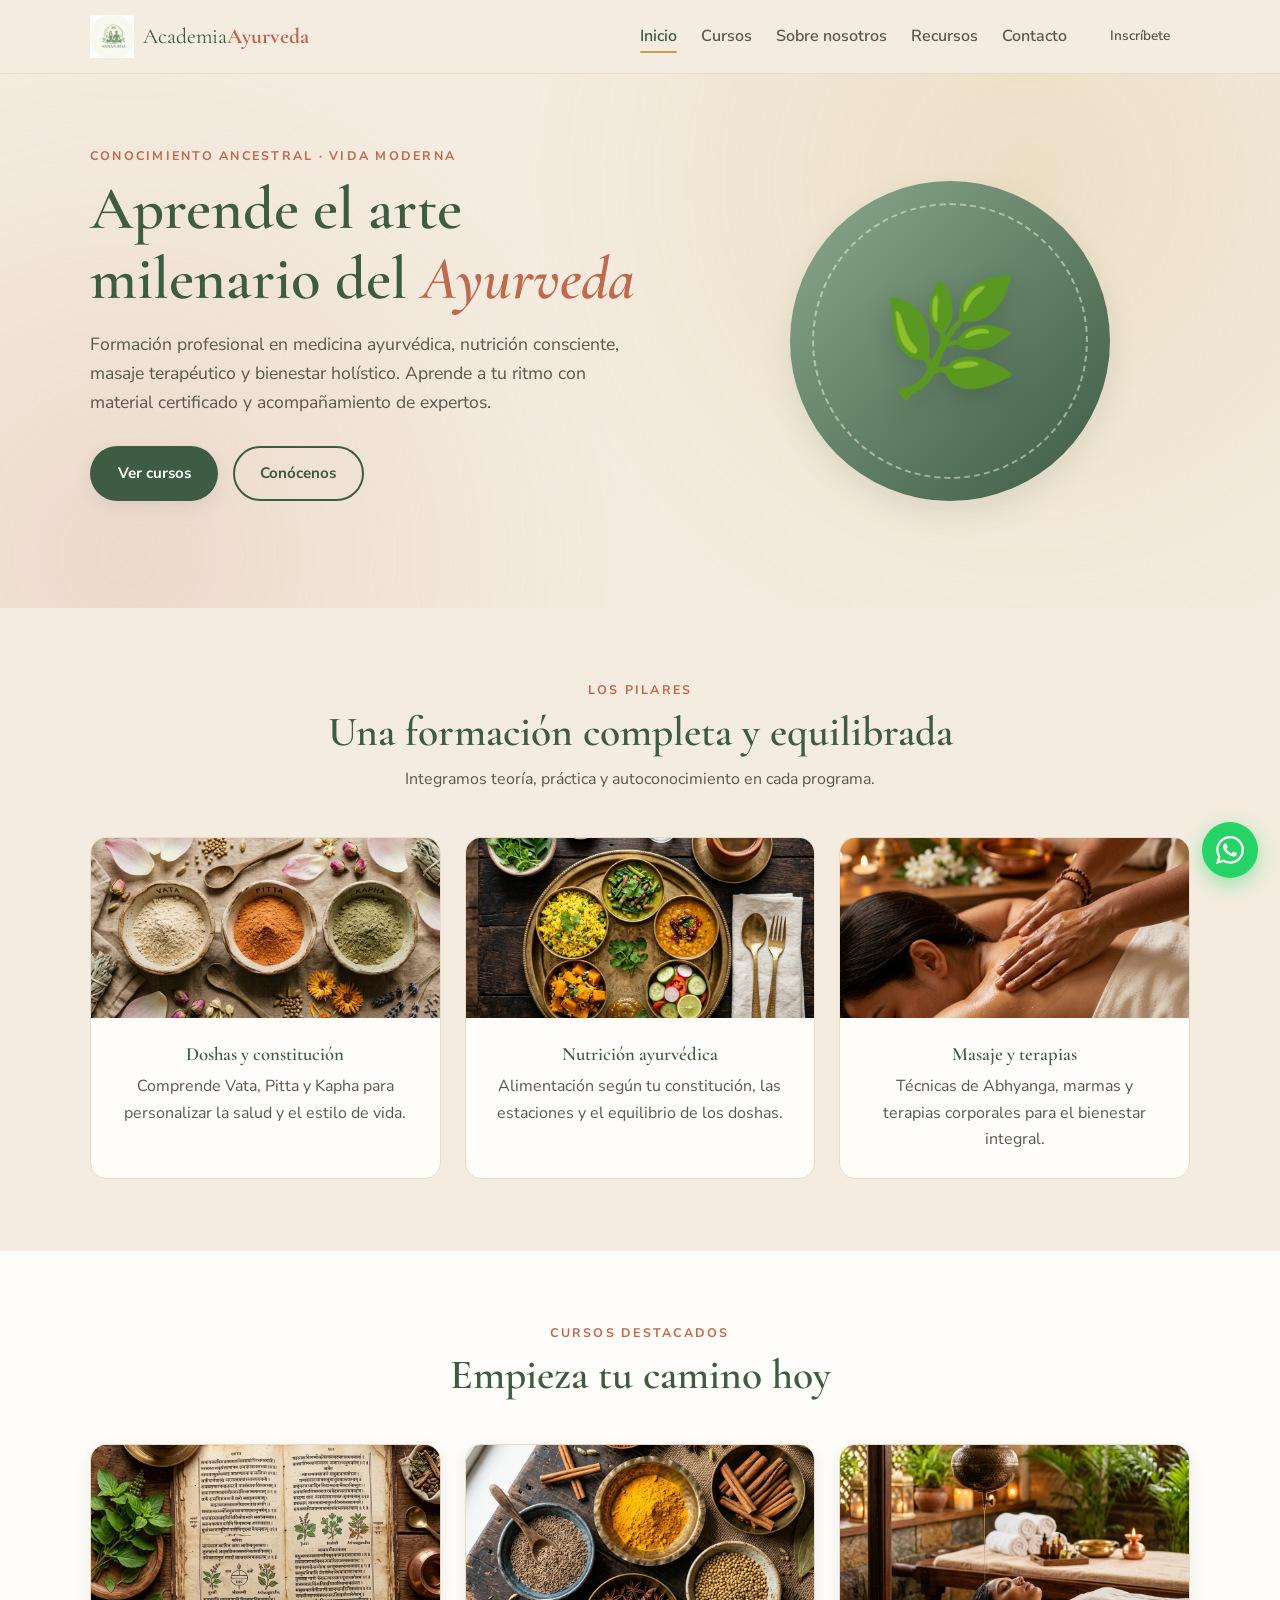
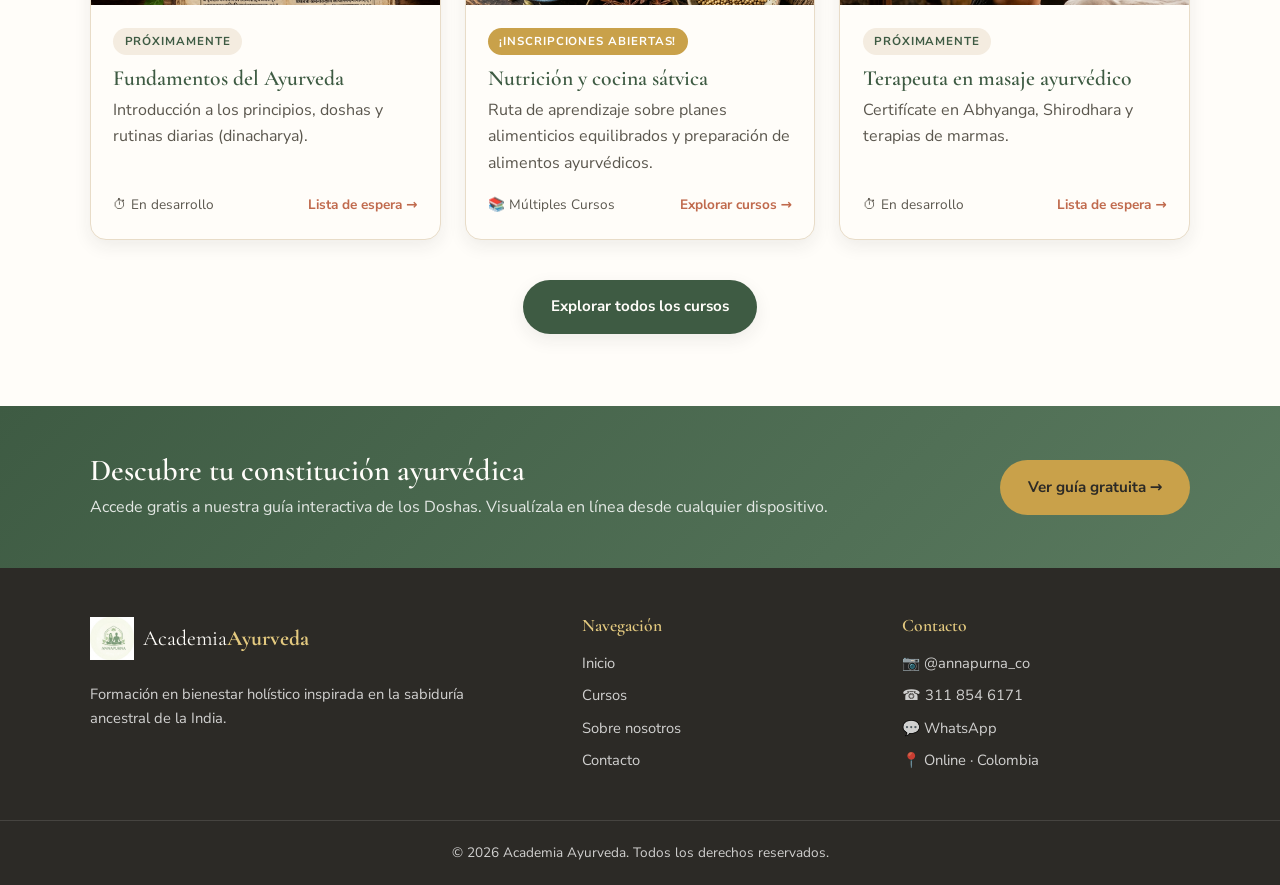
==== commit dddfac89: "Integrar logo Annapurna en menú y pie de página de todo el sitio. Co-authored-by: Cursor <cursoragen" ====
--- a/index.html
+++ b/index.html
@@ -20,7 +20,7 @@
   <header class="site-header" id="top">
     <nav class="nav container" aria-label="Navegación principal">
       <a href="index.html" class="brand" aria-label="Inicio Academia Ayurveda">
-        <span class="brand__mark" aria-hidden="true">🪷</span>
+        <img class="brand__mark" src="images/logo-annapurna.png" alt="" width="44" height="44" aria-hidden="true" />
         <span class="brand__text">Academia<strong>Ayurveda</strong></span>
       </a>
 
@@ -175,7 +175,7 @@
     <div class="container footer__grid">
       <div>
         <a href="index.html" class="brand brand--light">
-          <span class="brand__mark" aria-hidden="true">🪷</span>
+          <img class="brand__mark" src="images/logo-annapurna.png" alt="" width="44" height="44" aria-hidden="true" />
           <span class="brand__text">Academia<strong>Ayurveda</strong></span>
         </a>
         <p class="footer__about">Formación en bienestar holístico inspirada en la sabiduría ancestral de la India.</p>
--- a/css/styles.css
+++ b/css/styles.css
@@ -163,7 +163,12 @@
   font-size: 1.35rem;
   color: var(--green-deep);
 }
-.brand__mark { font-size: 1.5rem; }
+.brand__mark {
+  width: 44px;
+  height: 44px;
+  object-fit: contain;
+  flex-shrink: 0;
+}
 .brand__text strong { color: var(--terracotta); font-weight: 700; }
 .brand--light, .brand--light .brand__text strong { color: var(--white); }
 .brand--light .brand__text strong { color: var(--gold-soft); }
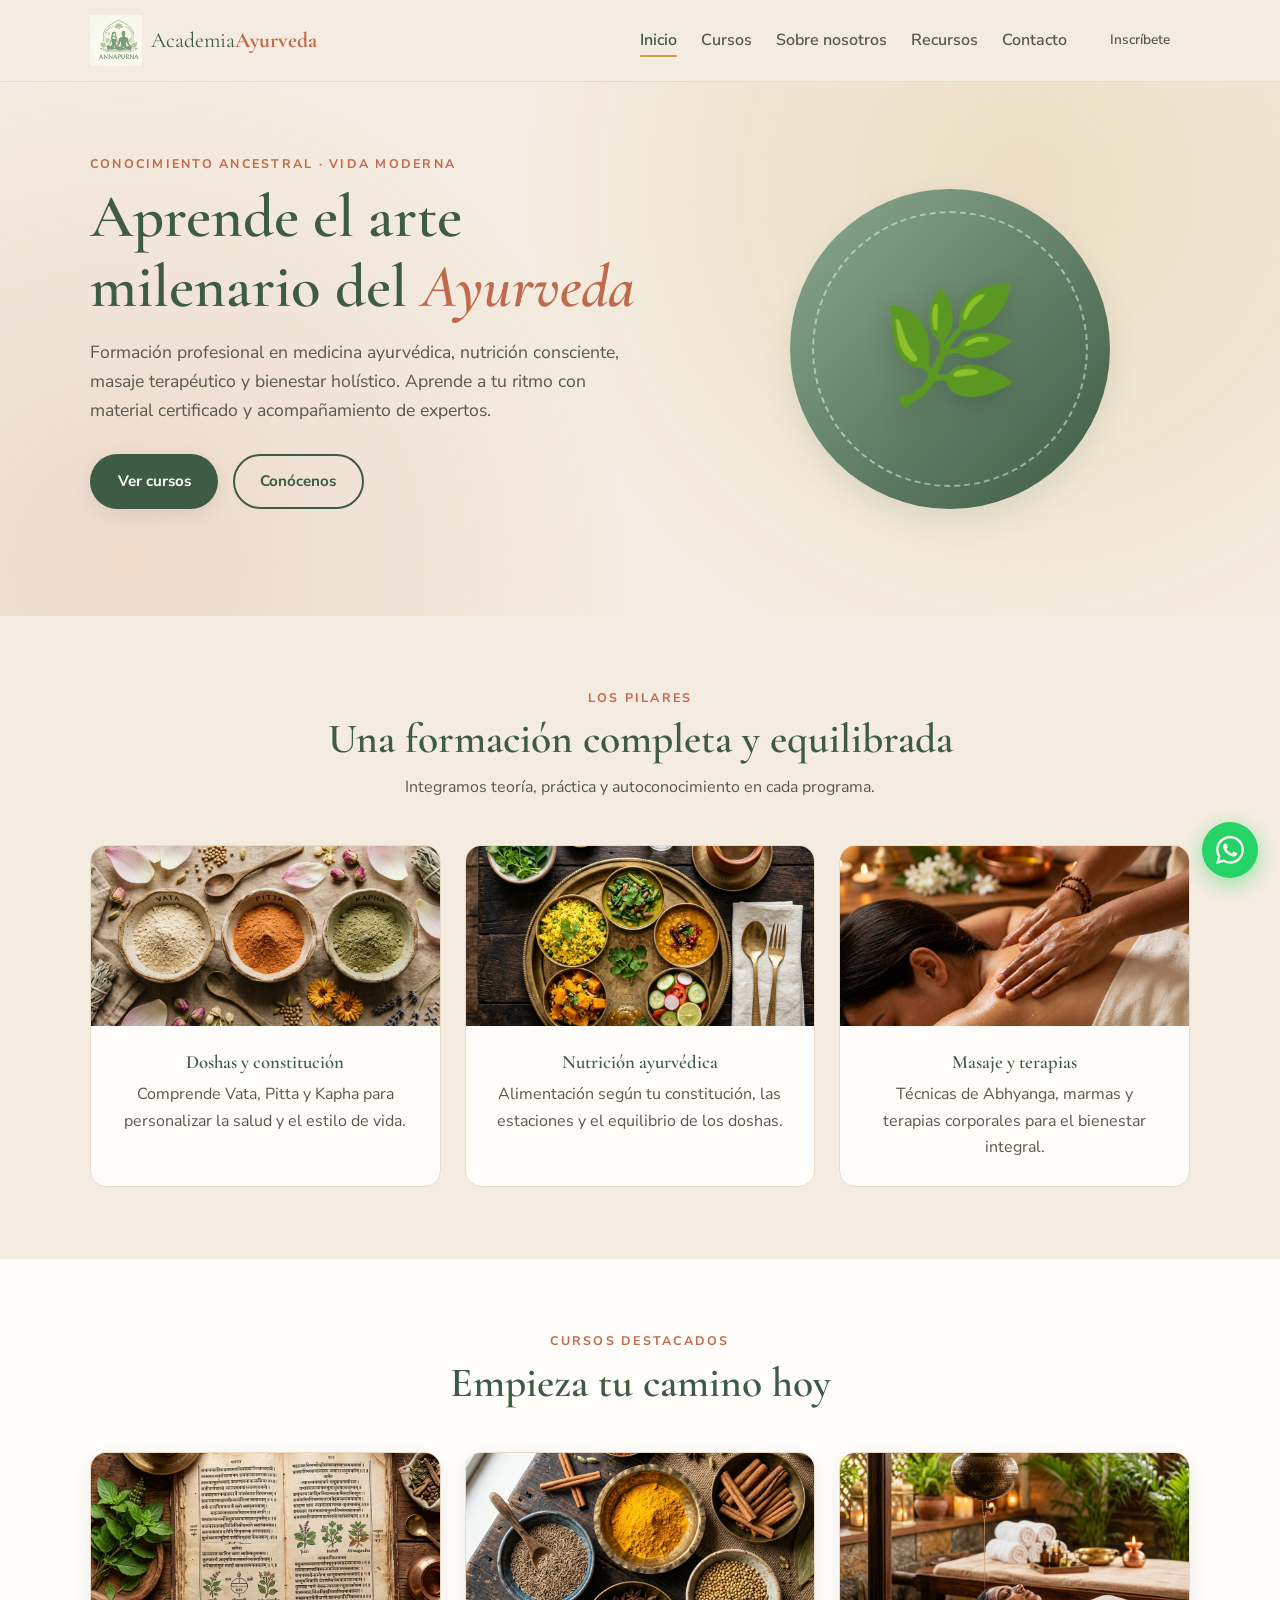
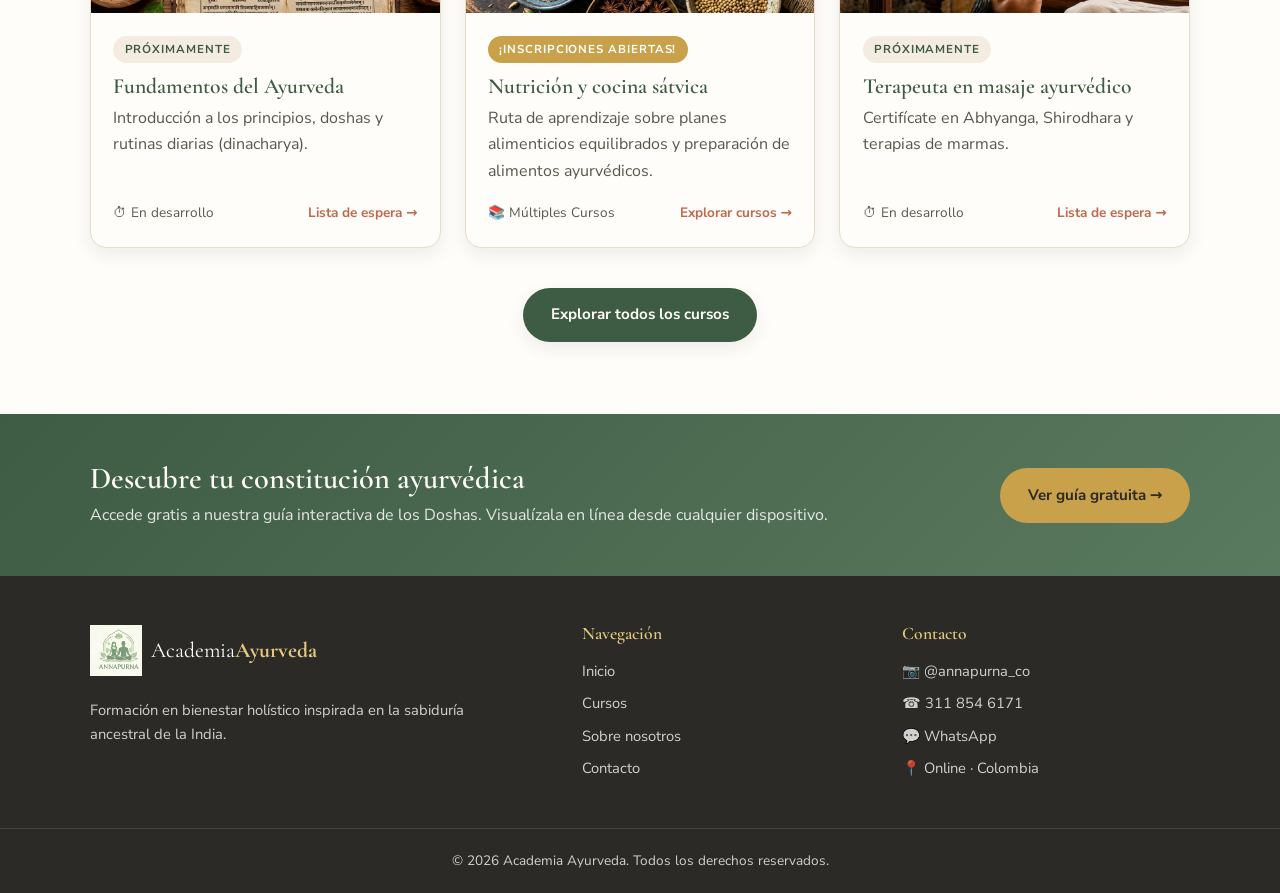
==== commit acb510c6: "Hacer visible el logo Annapurna recortando márgenes y aumentando tamaño en menú. Co-authored-by: Cur" ====
--- a/index.html
+++ b/index.html
@@ -20,7 +20,7 @@
   <header class="site-header" id="top">
     <nav class="nav container" aria-label="Navegación principal">
       <a href="index.html" class="brand" aria-label="Inicio Academia Ayurveda">
-        <img class="brand__mark" src="images/logo-annapurna.png" alt="" width="44" height="44" aria-hidden="true" />
+        <img class="brand__mark" src="images/logo-annapurna.png" alt="" width="52" height="52" aria-hidden="true" />
         <span class="brand__text">Academia<strong>Ayurveda</strong></span>
       </a>
 
@@ -175,7 +175,7 @@
     <div class="container footer__grid">
       <div>
         <a href="index.html" class="brand brand--light">
-          <img class="brand__mark" src="images/logo-annapurna.png" alt="" width="44" height="44" aria-hidden="true" />
+          <img class="brand__mark" src="images/logo-annapurna.png" alt="" width="52" height="52" aria-hidden="true" />
           <span class="brand__text">Academia<strong>Ayurveda</strong></span>
         </a>
         <p class="footer__about">Formación en bienestar holístico inspirada en la sabiduría ancestral de la India.</p>
--- a/css/styles.css
+++ b/css/styles.css
@@ -164,10 +164,11 @@
   color: var(--green-deep);
 }
 .brand__mark {
-  width: 44px;
-  height: 44px;
+  width: 52px;
+  height: 52px;
   object-fit: contain;
   flex-shrink: 0;
+  display: block;
 }
 .brand__text strong { color: var(--terracotta); font-weight: 700; }
 .brand--light, .brand--light .brand__text strong { color: var(--white); }
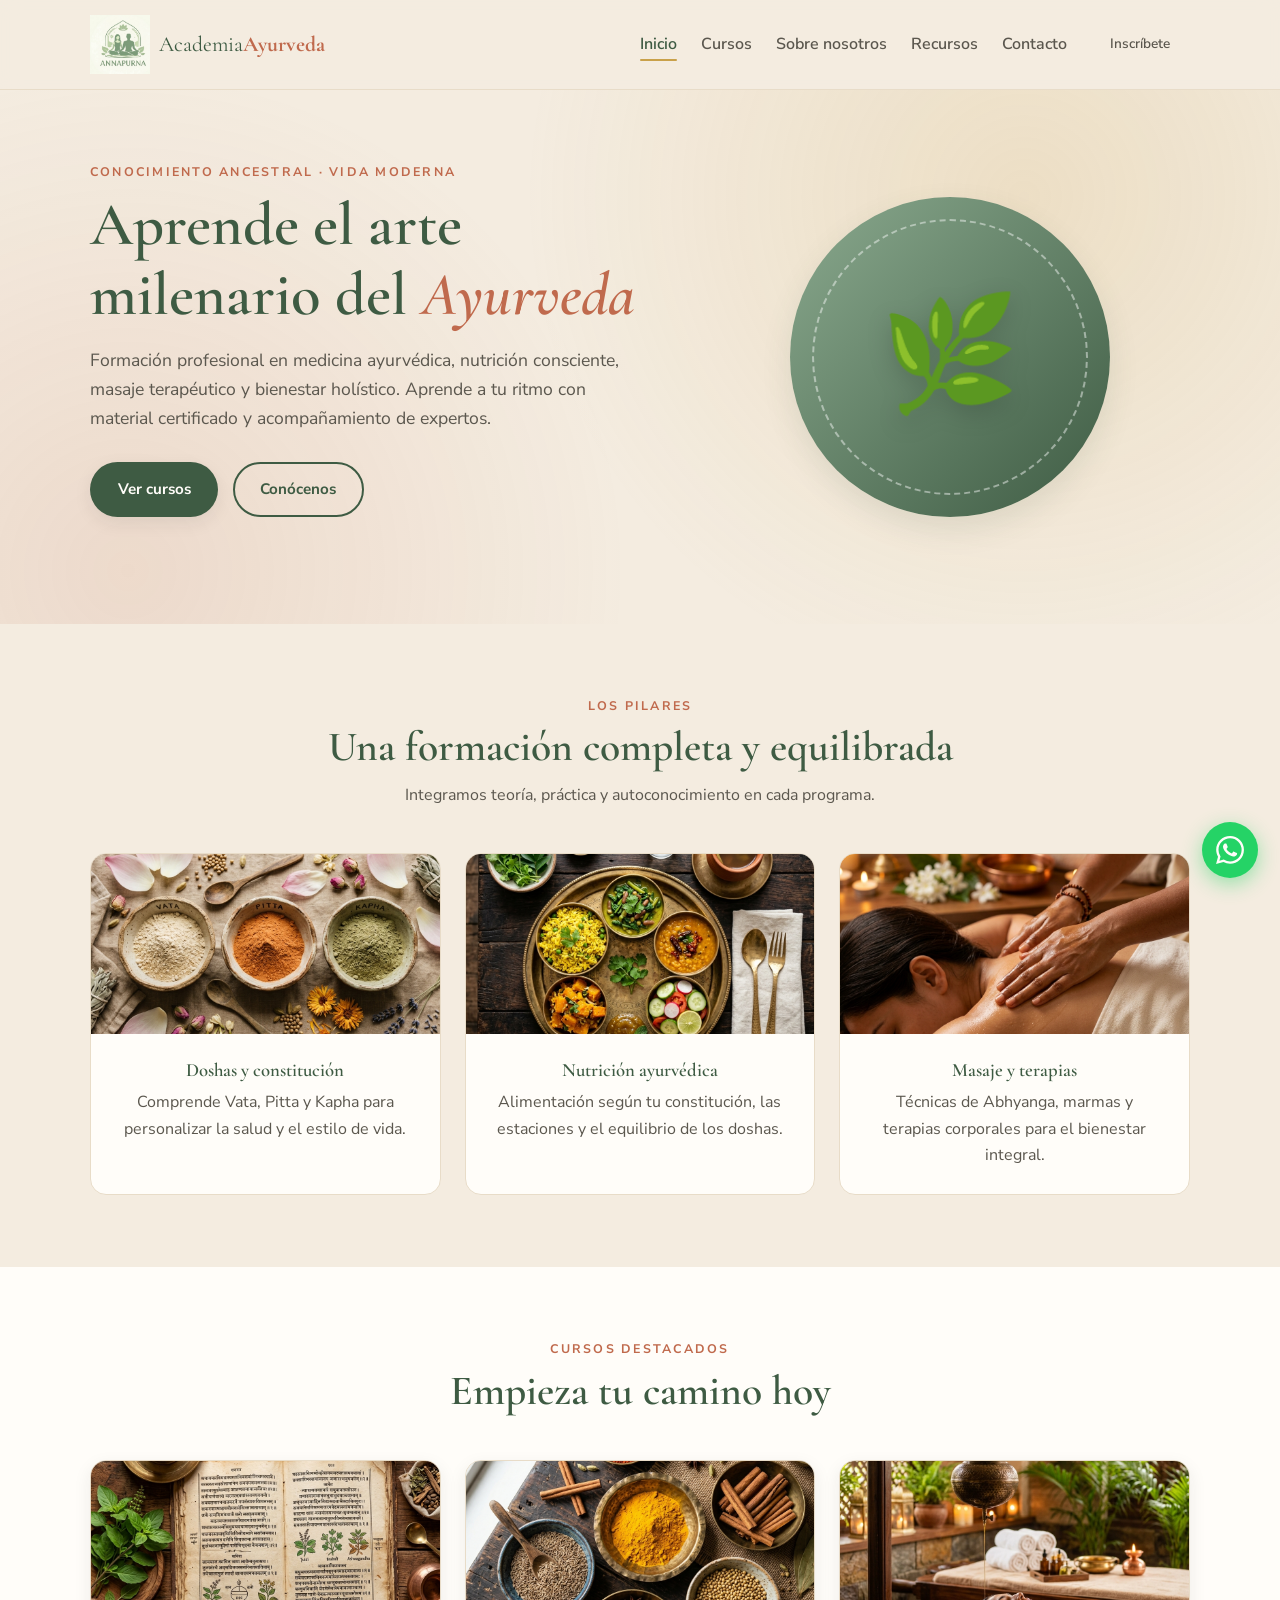
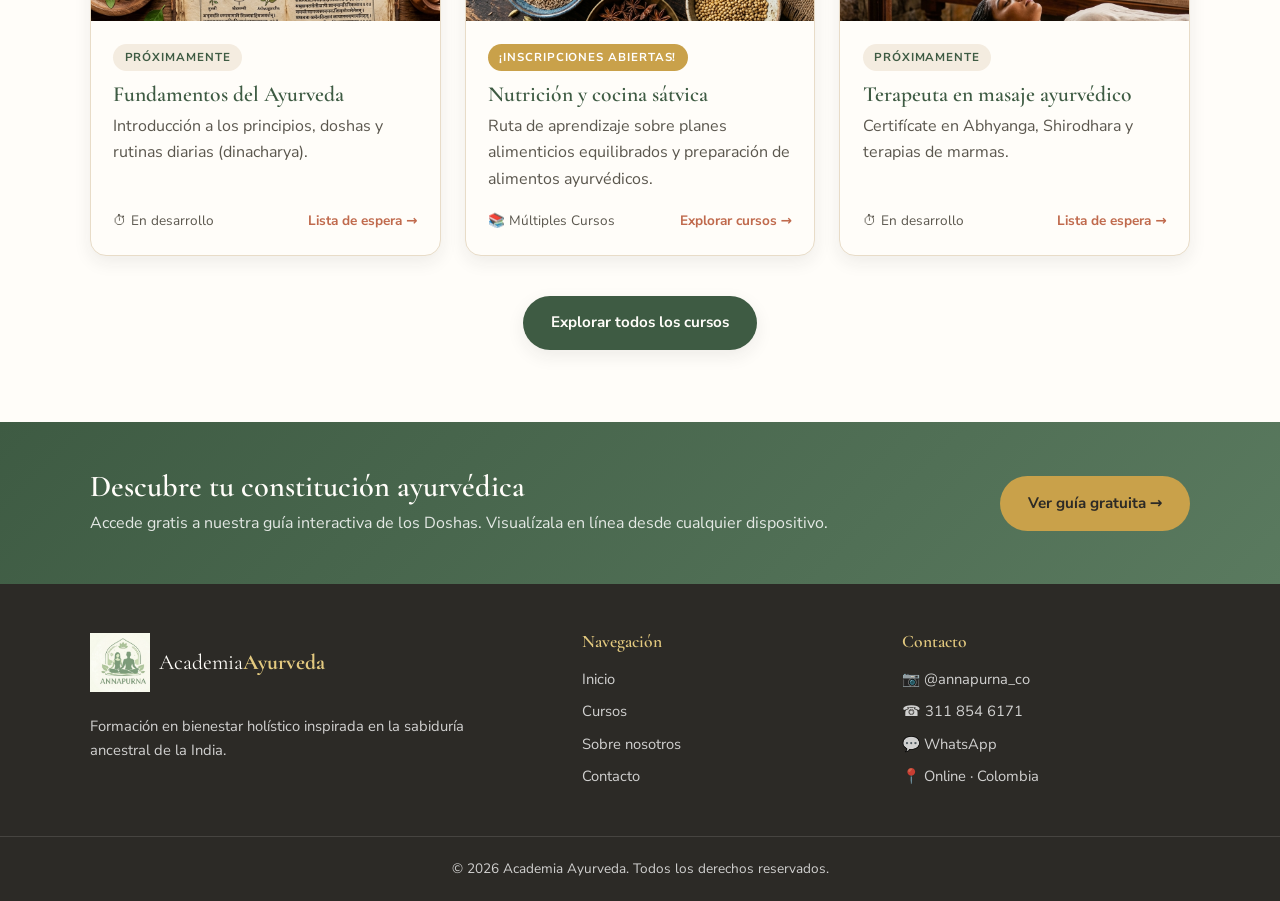
==== commit 696e3935: "Aumentar logo Annapurna a 60px para mejor visibilidad en menú. Co-authored-by: Cursor <cursoragent@c" ====
--- a/index.html
+++ b/index.html
@@ -20,7 +20,7 @@
   <header class="site-header" id="top">
     <nav class="nav container" aria-label="Navegación principal">
       <a href="index.html" class="brand" aria-label="Inicio Academia Ayurveda">
-        <img class="brand__mark" src="images/logo-annapurna.png" alt="" width="52" height="52" aria-hidden="true" />
+        <img class="brand__mark" src="images/logo-annapurna.png" alt="" width="60" height="60" aria-hidden="true" />
         <span class="brand__text">Academia<strong>Ayurveda</strong></span>
       </a>
 
@@ -175,7 +175,7 @@
     <div class="container footer__grid">
       <div>
         <a href="index.html" class="brand brand--light">
-          <img class="brand__mark" src="images/logo-annapurna.png" alt="" width="52" height="52" aria-hidden="true" />
+          <img class="brand__mark" src="images/logo-annapurna.png" alt="" width="60" height="60" aria-hidden="true" />
           <span class="brand__text">Academia<strong>Ayurveda</strong></span>
         </a>
         <p class="footer__about">Formación en bienestar holístico inspirada en la sabiduría ancestral de la India.</p>
--- a/css/styles.css
+++ b/css/styles.css
@@ -164,8 +164,8 @@
   color: var(--green-deep);
 }
 .brand__mark {
-  width: 52px;
-  height: 52px;
+  width: 60px;
+  height: 60px;
   object-fit: contain;
   flex-shrink: 0;
   display: block;
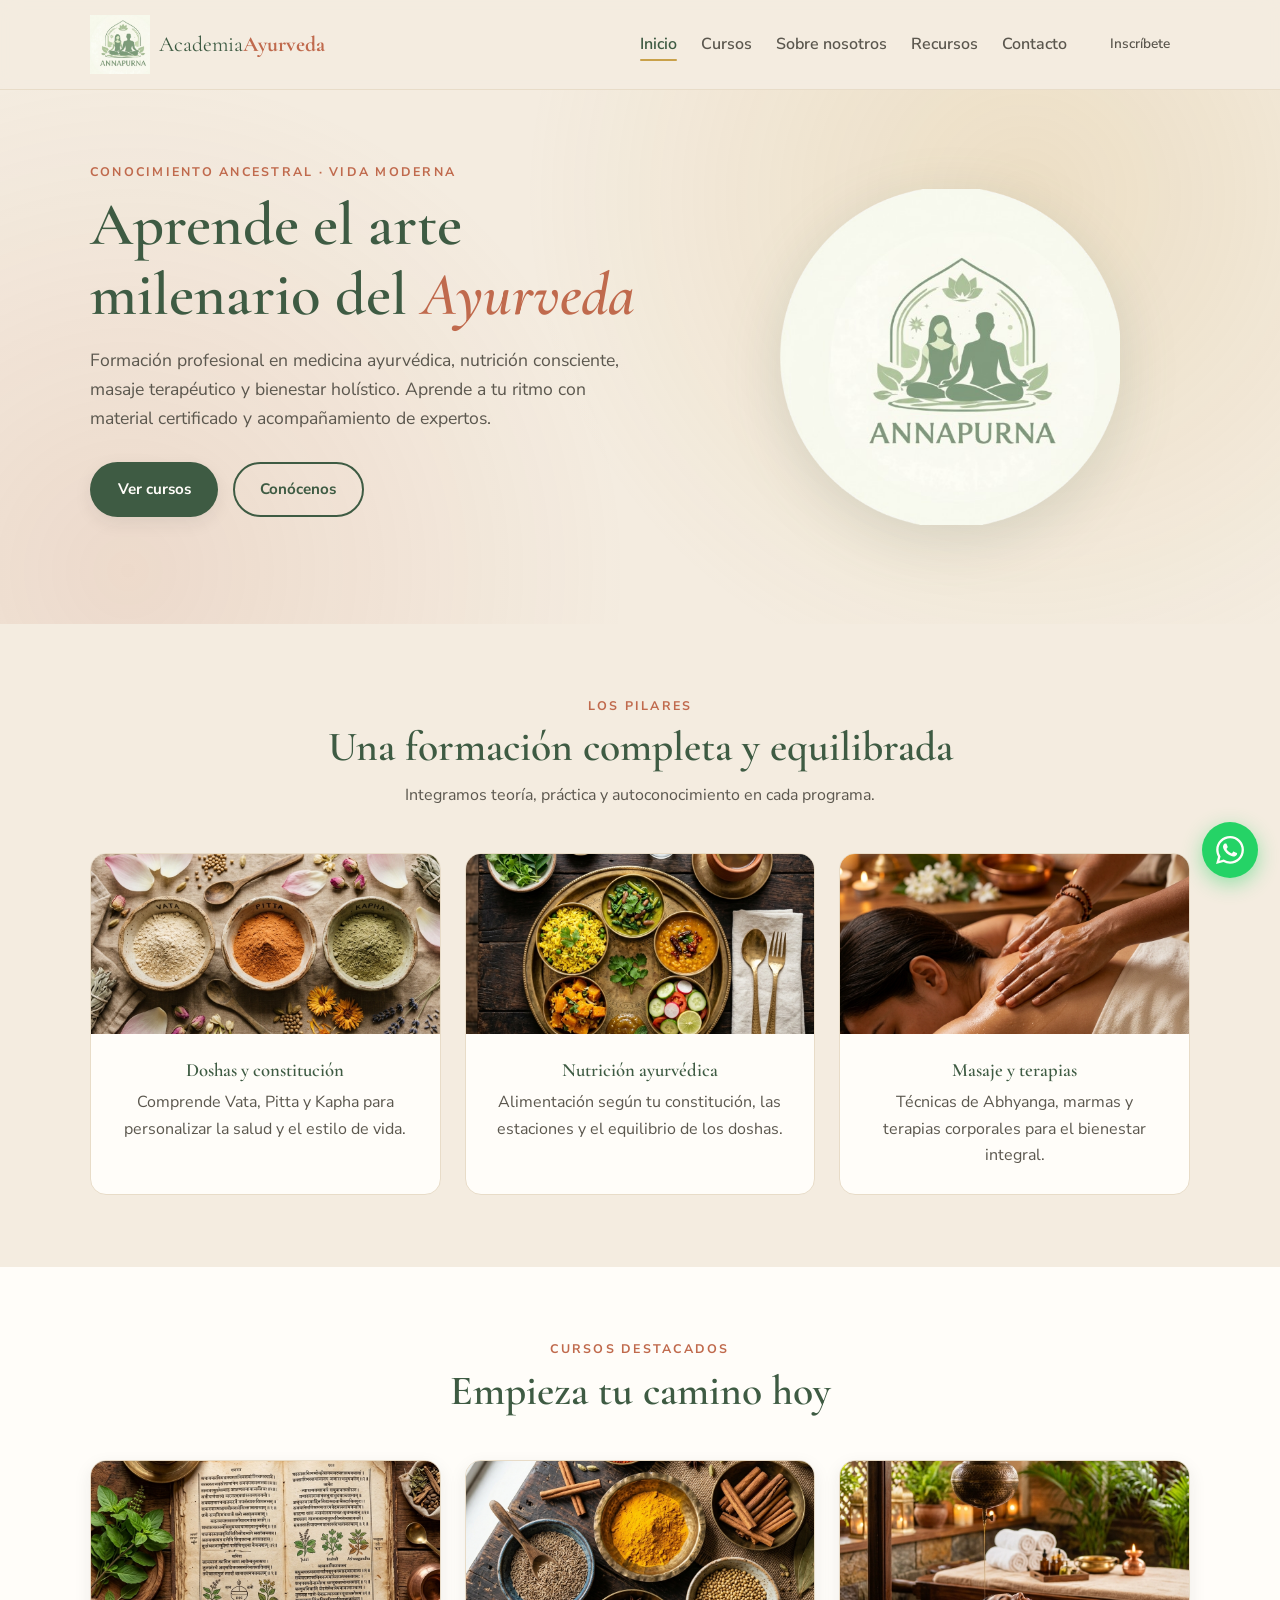
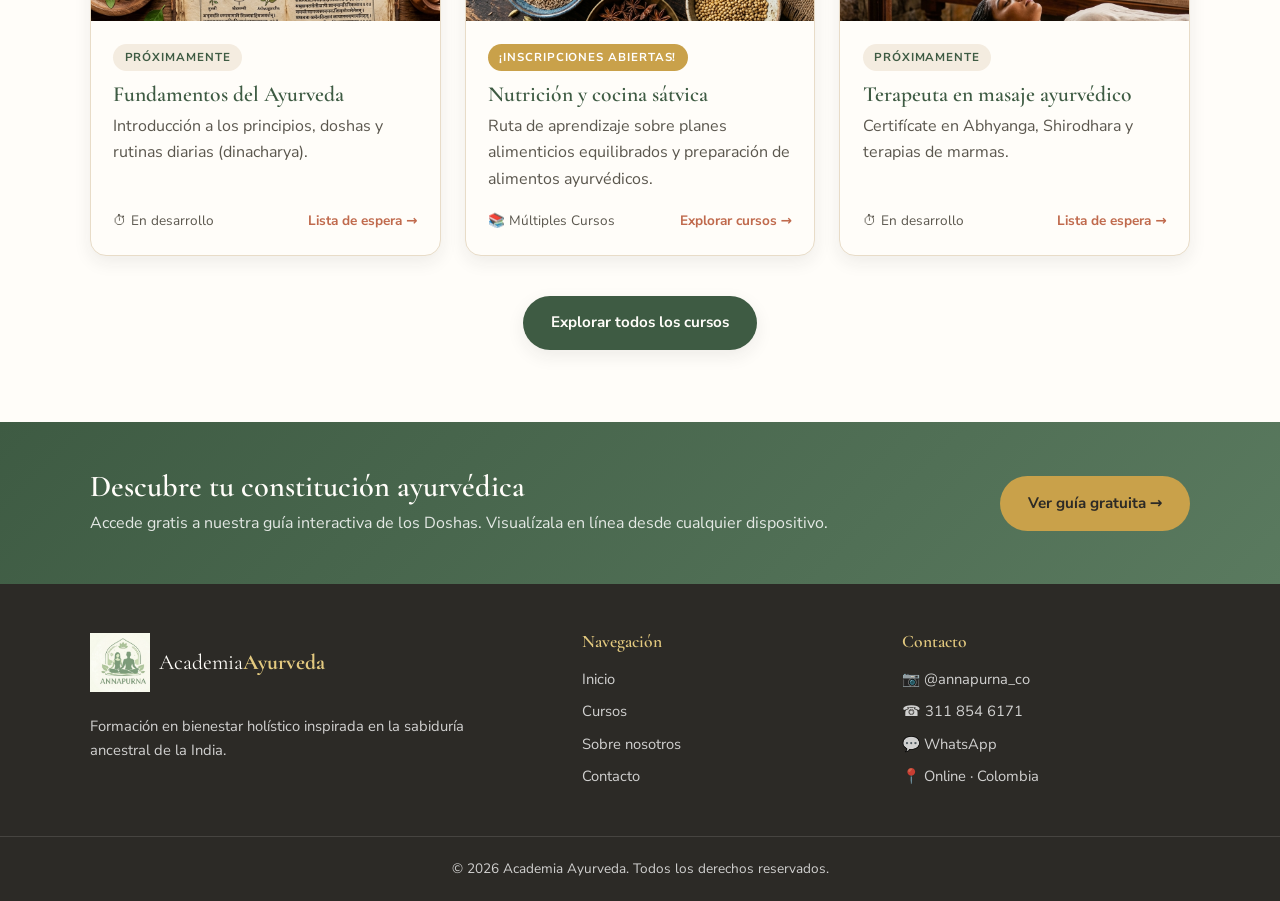
==== commit 93656a74: "Reemplazar círculo verde del hero por logo Annapurna sin fondo. Co-authored-by: Cursor <cursoragent@" ====
--- a/index.html
+++ b/index.html
@@ -56,8 +56,7 @@
           </div>
         </div>
         <div class="hero__art" aria-hidden="true">
-          <div class="hero__circle"></div>
-          <div class="hero__leaf">🌿</div>
+          <img class="hero__logo" src="images/logo-annapurna-hero.png" alt="" width="340" height="340" />
         </div>
       </div>
     </section>
--- a/css/styles.css
+++ b/css/styles.css
@@ -267,25 +267,11 @@
   place-items: center;
   min-height: 340px;
 }
-.hero__circle {
-  width: 320px;
-  height: 320px;
-  border-radius: 50%;
-  background: linear-gradient(135deg, var(--green-soft), var(--green-deep));
-  box-shadow: var(--shadow);
-  position: relative;
-}
-.hero__circle::after {
-  content: "";
-  position: absolute;
-  inset: 22px;
-  border: 2px dashed rgba(255, 255, 255, 0.45);
-  border-radius: 50%;
-}
-.hero__leaf {
-  position: absolute;
-  font-size: 7rem;
-  filter: drop-shadow(0 8px 12px rgba(0,0,0,0.15));
+.hero__logo {
+  width: min(340px, 78vw);
+  height: auto;
+  object-fit: contain;
+  filter: drop-shadow(0 14px 28px rgba(62, 91, 67, 0.16));
   animation: float 6s ease-in-out infinite;
 }
 @keyframes float {
@@ -529,6 +515,7 @@
   .hero__inner { grid-template-columns: 1fr; text-align: center; }
   .hero__content { order: 2; }
   .hero__art { order: 1; min-height: 260px; }
+  .hero__logo { width: min(280px, 72vw); }
   .hero__lead { margin-inline: auto; }
   .hero__actions, .hero__stats { justify-content: center; }
   .footer__grid { grid-template-columns: 1fr 1fr; }
